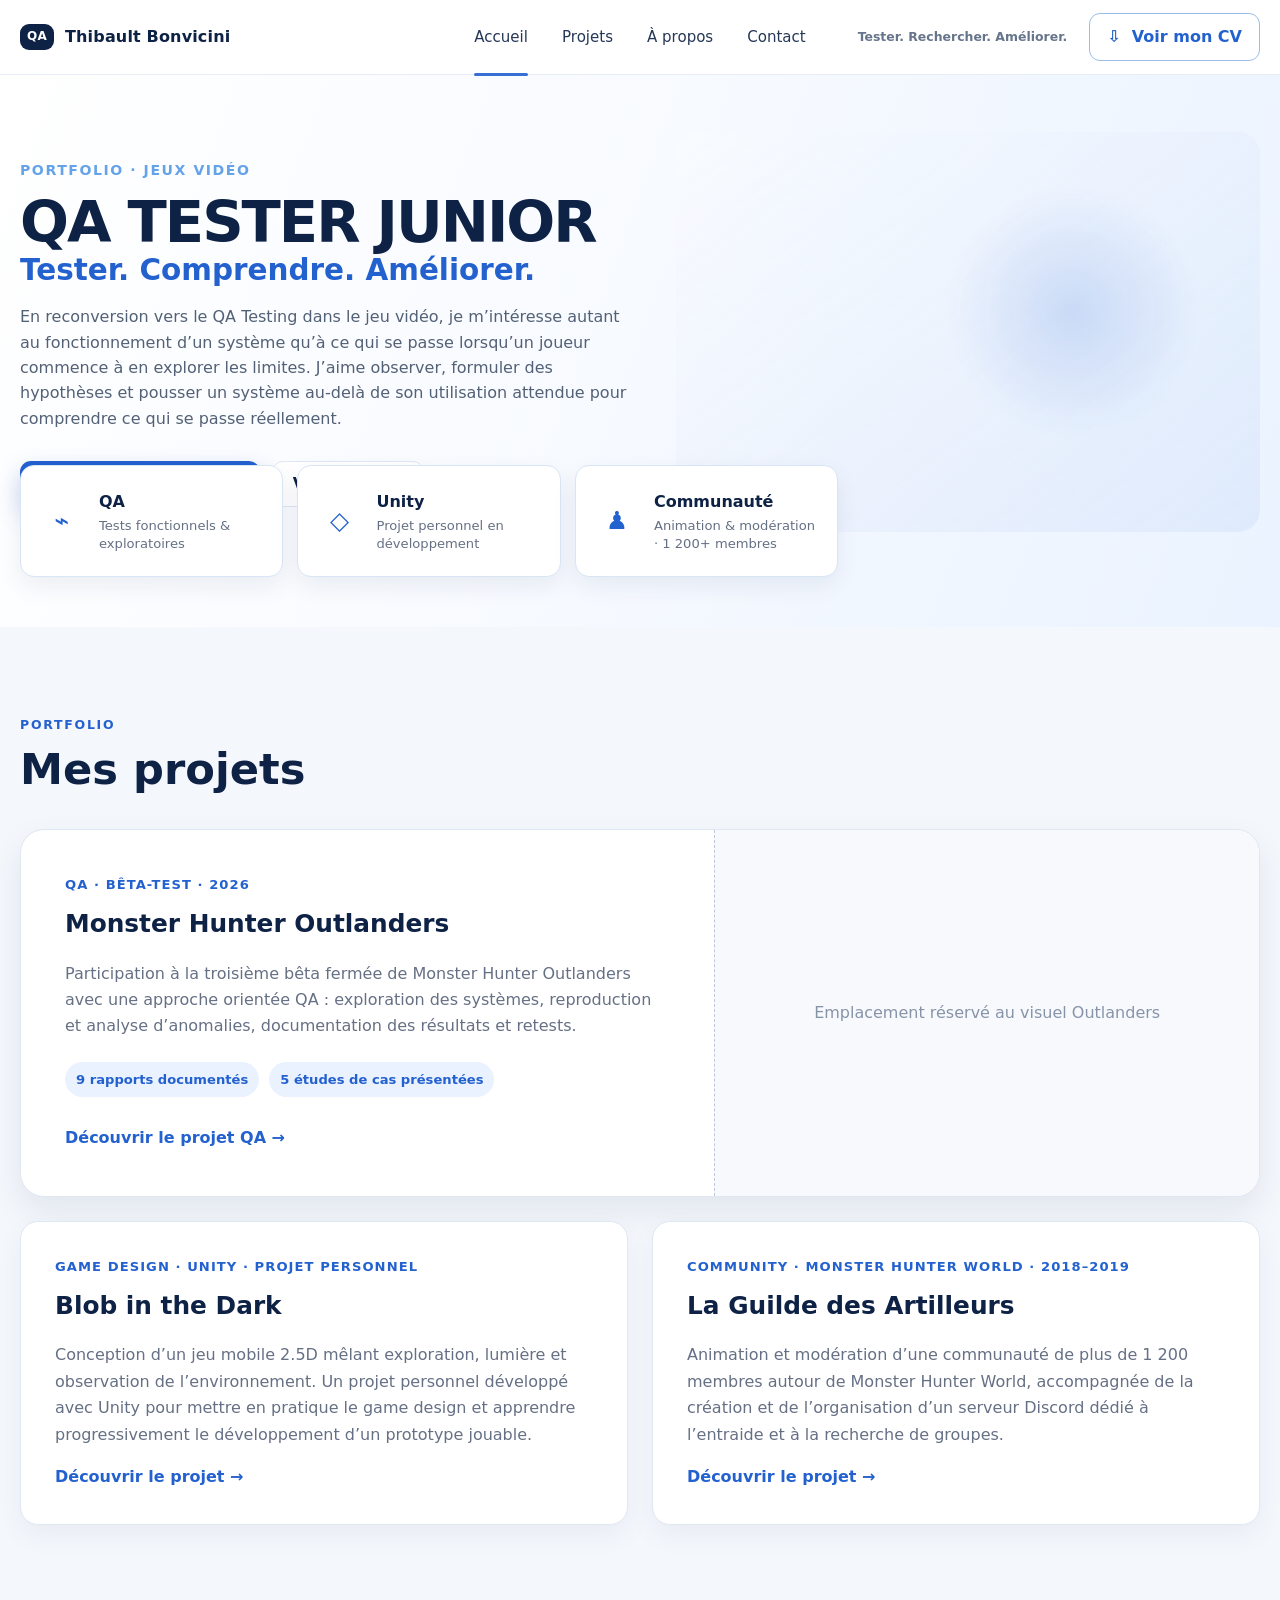
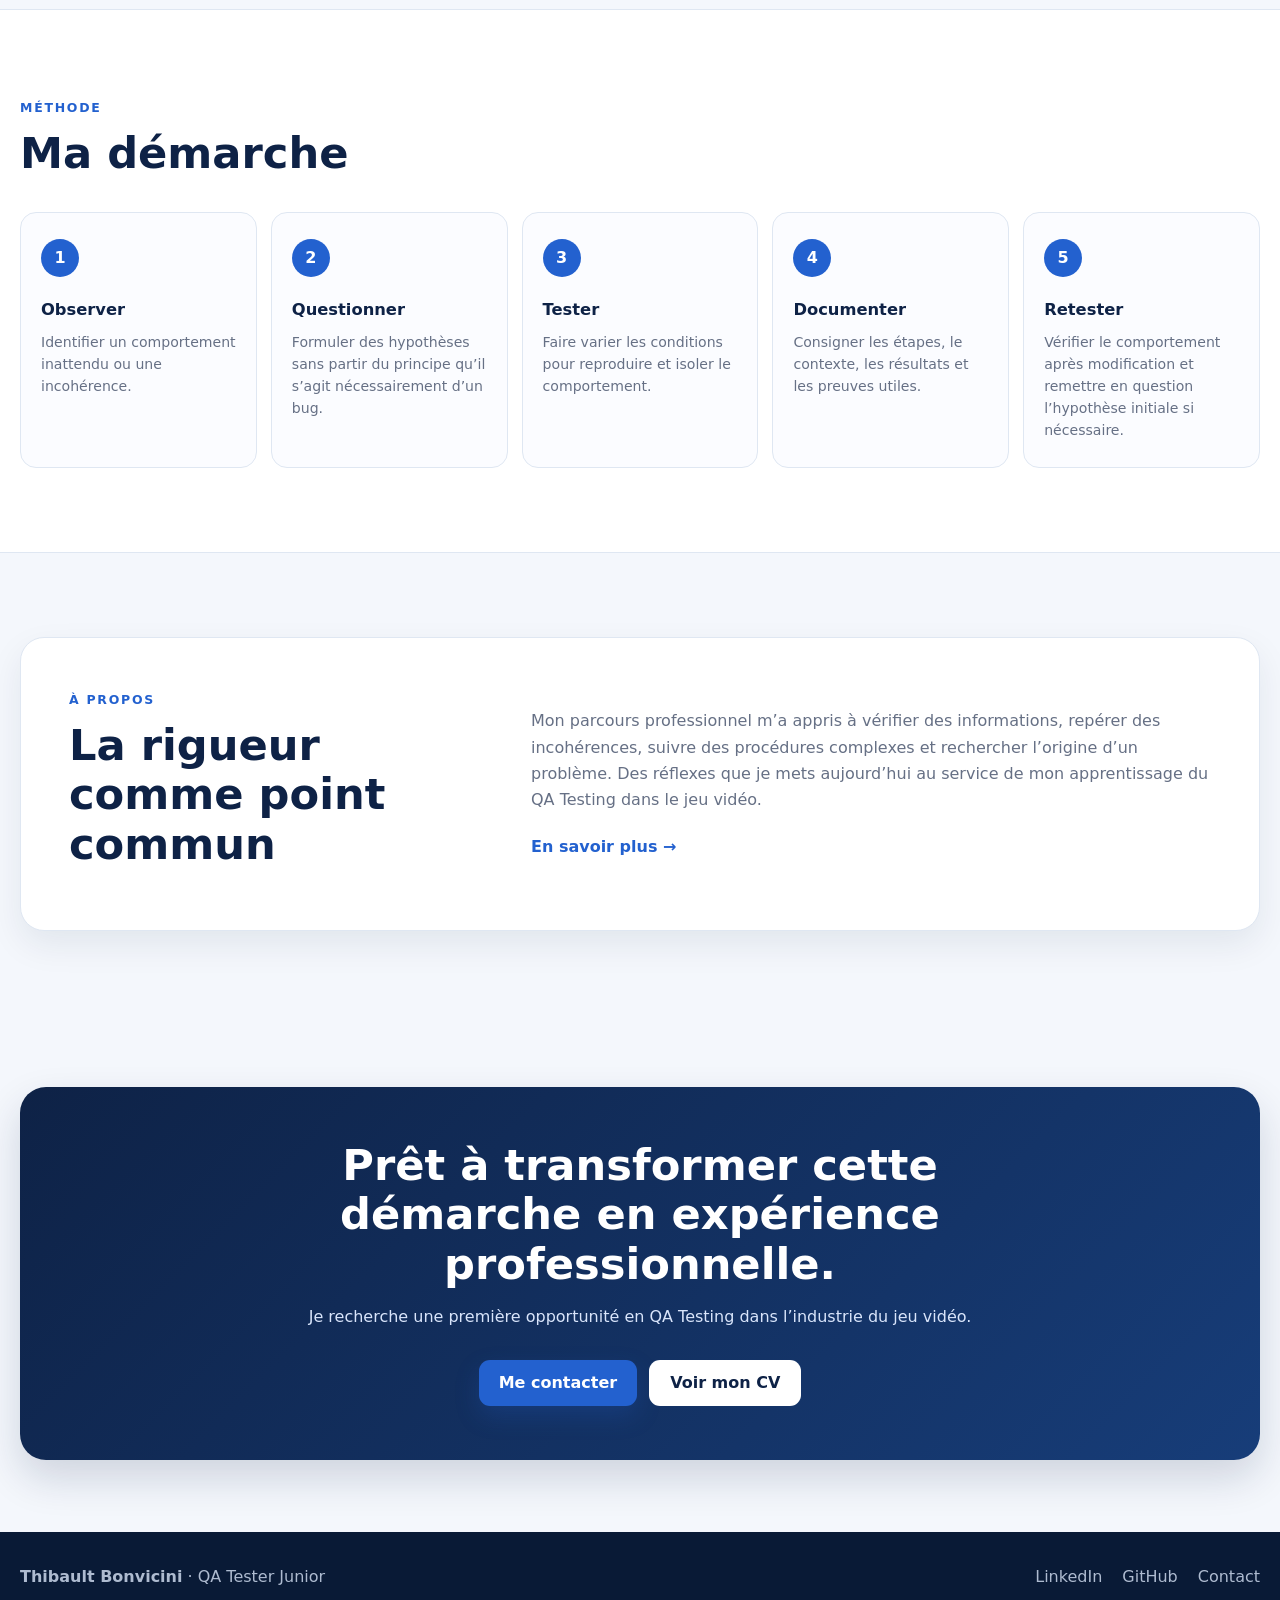
==== index.html @ 30a7223c "Match homepage hero more closely to approved mockup" ====
<!DOCTYPE html>
<html lang="fr">
<head>
  <meta charset="UTF-8">
  <meta name="viewport" content="width=device-width, initial-scale=1.0">
  <meta name="description" content="Portfolio de Thibault Bonvicini, en reconversion vers le QA Testing dans le jeu vidéo.">
  <title>Thibault Bonvicini — QA Tester Junior</title>
  <style>
    :root {
      --bg: #f4f7fc;
      --surface: #ffffff;
      --navy: #0e2246;
      --blue: #2361cf;
      --blue-soft: #eaf1ff;
      --text: #263348;
      --muted: #667085;
      --border: #dfe7f2;
      --shadow: 0 14px 34px rgba(14,34,70,.08);
      --radius: 18px;
      --max: 1240px;
    }
    * { box-sizing: border-box; }
    html { scroll-behavior: smooth; }
    body { margin: 0; font-family: Inter, ui-sans-serif, system-ui, -apple-system, BlinkMacSystemFont, "Segoe UI", sans-serif; color: var(--text); background: var(--bg); line-height: 1.65; }
    a { color: inherit; text-decoration: none; }
    button, a { -webkit-tap-highlight-color: transparent; }
    .container { width: min(calc(100% - 40px), var(--max)); margin: 0 auto; }
    .eyebrow { display:inline-block; color:var(--blue); font-size:.78rem; font-weight:800; letter-spacing:.14em; text-transform:uppercase; }
    .section { padding: 84px 0; }
    .section-title { margin: 8px 0 12px; color:var(--navy); font-size:clamp(1.9rem,4vw,2.7rem); line-height:1.15; }
    .section-lead { margin:0; max-width:720px; color:var(--muted); }
    .nav { position:sticky; top:0; z-index:20; background:rgba(255,255,255,.94); backdrop-filter:blur(12px); color:var(--navy); border-bottom:1px solid #e6edf7; }
    .nav-inner { min-height:74px; display:grid; grid-template-columns:1fr auto 1fr; align-items:center; gap:28px; }
    .brand { display:flex; align-items:center; gap:11px; font-weight:800; letter-spacing:.01em; }
    .brand-mark { width:34px; height:26px; display:grid; place-items:center; border-radius:9px; background:var(--navy); color:#fff; font-size:.75rem; }
    .nav-links { display:flex; align-items:center; gap:34px; font-size:.94rem; }
    .nav-links a { position:relative; opacity:.9; transition:opacity .2s ease; }
    .nav-links a:hover { opacity:1; }
    .nav-links a:first-child::after { content:""; position:absolute; left:0; right:0; bottom:-27px; height:3px; border-radius:3px; background:var(--blue); }
    .nav-side { display:flex; align-items:center; justify-content:flex-end; gap:22px; }
    .nav-tagline { color:#66758b; font-size:.78rem; font-weight:700; }
    .nav-cv { padding:10px 17px; border:1px solid #9bbce9; border-radius:11px; font-weight:800; color:var(--blue); background:#fff; }
    .hero { padding: 42px 0 50px; background:linear-gradient(110deg,#fff 0%,#f7faff 48%,#eaf3ff 100%); }
    .hero-grid { display:grid; grid-template-columns:1.02fr .98fr; gap:48px; align-items:center; min-height:430px; }
    .hero-copy { padding:18px 0; }
    .hero-kicker { color:#65a3e9; font-size:.88rem; font-weight:900; letter-spacing:.11em; text-transform:uppercase; }
    .hero h1 { margin:10px 0 2px; color:var(--navy); font-size:clamp(2.9rem,4.5vw,4.45rem); line-height:1; letter-spacing:-.035em; text-transform:uppercase; }
    .hero-baseline { margin:0 0 16px; color:var(--blue); font-size:clamp(1.45rem,2.3vw,2rem); font-weight:850; line-height:1.2; }
    .hero p { max-width:660px; margin:0; color:#536176; font-size:1rem; line-height:1.58; }
    .hero-actions { display:flex; flex-wrap:wrap; gap:12px; margin-top:30px; }
    .btn { display:inline-flex; align-items:center; justify-content:center; min-height:46px; padding:0 20px; border-radius:11px; font-weight:800; transition:transform .2s ease, box-shadow .2s ease; }
    .btn:hover { transform:translateY(-2px); }
    .btn-primary { background:var(--blue); color:#fff; box-shadow:0 10px 24px rgba(35,97,207,.22); }
    .btn-secondary { background:#fff; color:var(--navy); border:1px solid var(--border); }
    .visual-placeholder { min-height:400px; border-radius:22px; background:radial-gradient(circle at 68% 45%,rgba(35,97,207,.16),transparent 28%), linear-gradient(145deg,rgba(255,255,255,.18),rgba(35,97,207,.06)); }
    .stats { width:66%; margin-top:-82px; position:relative; z-index:3; display:grid; grid-template-columns:repeat(3,1fr); gap:14px; }
    .stat { min-height:112px; padding:22px 20px; display:grid; grid-template-columns:44px 1fr; gap:14px; align-items:center; background:#fff; border:1px solid #d8e5f5; border-radius:14px; box-shadow:0 9px 24px rgba(14,34,70,.07); }
    .stat-icon { width:42px; height:42px; display:grid; place-items:center; color:var(--blue); font-size:1.55rem; font-weight:900; }
    .stat strong { display:block; color:var(--navy); font-size:1rem; margin-bottom:2px; }
    .stat span { display:block; color:var(--muted); font-size:.82rem; line-height:1.35; }
    .projects-head { margin-bottom:34px; }
    .project-featured { display:grid; grid-template-columns:1.12fr .88fr; min-height:360px; overflow:hidden; background:#fff; border:1px solid var(--border); border-radius:24px; box-shadow:var(--shadow); }
    .project-copy { padding:44px; }
    .project-copy h3, .project-card h3 { color:var(--navy); margin:8px 0 10px; font-size:1.55rem; }
    .project-copy p, .project-card p { color:var(--muted); }
    .project-meta { color:var(--blue); font-weight:800; font-size:.82rem; text-transform:uppercase; letter-spacing:.08em; }
    .project-facts { display:flex; flex-wrap:wrap; gap:10px; margin:22px 0 28px; }
    .pill { padding:7px 11px; background:var(--blue-soft); color:var(--blue); border-radius:999px; font-size:.82rem; font-weight:800; }
    .project-visual { display:grid; place-items:center; min-height:260px; padding:30px; color:#8794a8; text-align:center; border-left:1px dashed #bcc8da; background:#f7f9fd; }
    .project-grid { display:grid; grid-template-columns:1fr 1fr; gap:24px; margin-top:24px; }
    .project-card { padding:34px; background:#fff; border:1px solid var(--border); border-radius:var(--radius); box-shadow:0 10px 28px rgba(14,34,70,.05); }
    .text-link { color:var(--blue); font-weight:800; }
    .process { background:#fff; border-top:1px solid var(--border); border-bottom:1px solid var(--border); }
    .process-grid { display:grid; grid-template-columns:repeat(5,1fr); gap:14px; margin-top:34px; }
    .step { position:relative; min-height:205px; padding:26px 20px; border:1px solid var(--border); border-radius:16px; background:#fbfcff; }
    .step-number { width:38px; height:38px; display:grid; place-items:center; border-radius:50%; background:var(--blue); color:#fff; font-weight:900; margin-bottom:20px; }
    .step h3 { margin:0 0 8px; color:var(--navy); font-size:1.02rem; }
    .step p { margin:0; color:var(--muted); font-size:.88rem; line-height:1.55; }
    .about-card { display:grid; grid-template-columns:.75fr 1.25fr; gap:54px; align-items:center; padding:48px; background:#fff; border:1px solid var(--border); border-radius:24px; box-shadow:var(--shadow); }
    .about-card p { color:var(--muted); margin:0 0 20px; }
    .cta { padding:72px 0; }
    .cta-box { padding:54px; text-align:center; color:#fff; background:linear-gradient(135deg,#0e2246,#173d79); border-radius:26px; box-shadow:0 18px 40px rgba(14,34,70,.16); }
    .cta-box h2 { max-width:760px; margin:0 auto 14px; font-size:clamp(1.8rem,4vw,2.7rem); line-height:1.15; }
    .cta-box p { margin:0 auto 26px; max-width:680px; color:#d9e5fb; }
    .cta-box .btn-secondary { border-color:transparent; }
    footer { padding:32px 0; color:#aebbd0; background:#091a36; }
    .footer-inner { display:flex; justify-content:space-between; gap:24px; align-items:center; }
    .footer-links { display:flex; gap:20px; }
    @media (max-width: 850px) {
      .nav-links { display:none; } .nav-tagline { display:none; }
      .hero-grid, .project-featured, .about-card { grid-template-columns:1fr; }
      .hero { padding-top:38px; }
      .visual-placeholder { min-height:250px; }
      .stats { width:100%; margin-top:24px; }
      .project-visual { border-left:0; border-top:1px dashed #bcc8da; }
      .process-grid { grid-template-columns:repeat(2,1fr); }
      .project-grid { grid-template-columns:1fr; }
      .stats { grid-template-columns:1fr; }
      
    }
    @media (max-width: 560px) {
      .container { width:min(calc(100% - 28px),var(--max)); }
      .section { padding:64px 0; }
      .hero h1 { font-size:2.7rem; }
      .nav-inner { grid-template-columns:1fr auto; }
      .nav-side .nav-cv { font-size:.82rem; padding:8px 10px; }
      .brand-mark { display:none; }
      .stats { grid-template-columns:1fr; }
      .project-copy, .project-card, .about-card, .cta-box { padding:28px; }
      .process-grid { grid-template-columns:1fr; }
      .footer-inner { flex-direction:column; align-items:flex-start; }
    }
  </style>
</head>
<body>
  <nav class="nav">
    <div class="container nav-inner">
      <a class="brand" href="#accueil"><span class="brand-mark">QA</span><span>Thibault Bonvicini</span></a>
      <div class="nav-links">
        <a href="#accueil">Accueil</a>
        <a href="#projets">Projets</a>
        <a href="#apropos">À propos</a>
        <a href="#contact">Contact</a>
      </div>
      <div class="nav-side">
        <span class="nav-tagline">Tester. Rechercher. Améliorer.</span>
        <a class="nav-cv" href="#" aria-label="Voir le CV de Thibault Bonvicini">⇩&nbsp;&nbsp;Voir mon CV</a>
      </div>
    </div>
  </nav>

  <header class="hero" id="accueil">
    <div class="container">
      <div class="hero-grid">
        <div class="hero-copy">
          <span class="hero-kicker">Portfolio · Jeux vidéo</span>
          <h1>QA Tester Junior</h1>
          <div class="hero-baseline">Tester. Comprendre. Améliorer.</div>
          <p>En reconversion vers le QA Testing dans le jeu vidéo, je m’intéresse autant au fonctionnement d’un système qu’à ce qui se passe lorsqu’un joueur commence à en explorer les limites. J’aime observer, formuler des hypothèses et pousser un système au-delà de son utilisation attendue pour comprendre ce qui se passe réellement.</p>
          <div class="hero-actions">
            <a class="btn btn-primary" href="#projets">Découvrir mes projets</a>
            <a class="btn btn-secondary" href="#">Voir mon CV</a>
          </div>
        </div>
        <div class="visual-placeholder" aria-hidden="true"></div>
      </div>

      <div class="stats">
        <div class="stat"><div class="stat-icon">⌁</div><div><strong>QA</strong><span>Tests fonctionnels &amp; exploratoires</span></div></div>
        <div class="stat"><div class="stat-icon">◇</div><div><strong>Unity</strong><span>Projet personnel en développement</span></div></div>
        <div class="stat"><div class="stat-icon">♟</div><div><strong>Communauté</strong><span>Animation &amp; modération · 1 200+ membres</span></div></div>
      </div>
    </div>
  </header>

  <main>
    <section class="section" id="projets">
      <div class="container">
        <div class="projects-head">
          <span class="eyebrow">Portfolio</span>
          <h2 class="section-title">Mes projets</h2>
        </div>

        <article class="project-featured">
          <div class="project-copy">
            <div class="project-meta">QA · Bêta-test · 2026</div>
            <h3>Monster Hunter Outlanders</h3>
            <p>Participation à la troisième bêta fermée de Monster Hunter Outlanders avec une approche orientée QA : exploration des systèmes, reproduction et analyse d’anomalies, documentation des résultats et retests.</p>
            <div class="project-facts">
              <span class="pill">9 rapports documentés</span>
              <span class="pill">5 études de cas présentées</span>
            </div>
            <a class="text-link" href="projets/outlanders.html">Découvrir le projet QA →</a>
          </div>
          <div class="project-visual">Emplacement réservé au visuel Outlanders</div>
        </article>

        <div class="project-grid">
          <article class="project-card">
            <div class="project-meta">Game Design · Unity · Projet personnel</div>
            <h3>Blob in the Dark</h3>
            <p>Conception d’un jeu mobile 2.5D mêlant exploration, lumière et observation de l’environnement. Un projet personnel développé avec Unity pour mettre en pratique le game design et apprendre progressivement le développement d’un prototype jouable.</p>
            <a class="text-link" href="#">Découvrir le projet →</a>
          </article>
          <article class="project-card">
            <div class="project-meta">Community · Monster Hunter World · 2018–2019</div>
            <h3>La Guilde des Artilleurs</h3>
            <p>Animation et modération d’une communauté de plus de 1 200 membres autour de Monster Hunter World, accompagnée de la création et de l’organisation d’un serveur Discord dédié à l’entraide et à la recherche de groupes.</p>
            <a class="text-link" href="#">Découvrir le projet →</a>
          </article>
        </div>
      </div>
    </section>

    <section class="section process" id="demarche">
      <div class="container">
        <span class="eyebrow">Méthode</span>
        <h2 class="section-title">Ma démarche</h2>
        <div class="process-grid">
          <article class="step"><div class="step-number">1</div><h3>Observer</h3><p>Identifier un comportement inattendu ou une incohérence.</p></article>
          <article class="step"><div class="step-number">2</div><h3>Questionner</h3><p>Formuler des hypothèses sans partir du principe qu’il s’agit nécessairement d’un bug.</p></article>
          <article class="step"><div class="step-number">3</div><h3>Tester</h3><p>Faire varier les conditions pour reproduire et isoler le comportement.</p></article>
          <article class="step"><div class="step-number">4</div><h3>Documenter</h3><p>Consigner les étapes, le contexte, les résultats et les preuves utiles.</p></article>
          <article class="step"><div class="step-number">5</div><h3>Retester</h3><p>Vérifier le comportement après modification et remettre en question l’hypothèse initiale si nécessaire.</p></article>
        </div>
      </div>
    </section>

    <section class="section" id="apropos">
      <div class="container">
        <div class="about-card">
          <div>
            <span class="eyebrow">À propos</span>
            <h2 class="section-title">La rigueur comme point commun</h2>
          </div>
          <div>
            <p>Mon parcours professionnel m’a appris à vérifier des informations, repérer des incohérences, suivre des procédures complexes et rechercher l’origine d’un problème. Des réflexes que je mets aujourd’hui au service de mon apprentissage du QA Testing dans le jeu vidéo.</p>
            <a class="text-link" href="#">En savoir plus →</a>
          </div>
        </div>
      </div>
    </section>

    <section class="cta" id="contact">
      <div class="container">
        <div class="cta-box">
          <h2>Prêt à transformer cette démarche en expérience professionnelle.</h2>
          <p>Je recherche une première opportunité en QA Testing dans l’industrie du jeu vidéo.</p>
          <div class="hero-actions" style="justify-content:center">
            <a class="btn btn-primary" href="mailto:">Me contacter</a>
            <a class="btn btn-secondary" href="#">Voir mon CV</a>
          </div>
        </div>
      </div>
    </section>
  </main>

  <footer>
    <div class="container footer-inner">
      <div><strong>Thibault Bonvicini</strong> · QA Tester Junior</div>
      <div class="footer-links">
        <a href="#">LinkedIn</a>
        <a href="https://github.com/Thibault-Bonvicini">GitHub</a>
        <a href="#contact">Contact</a>
      </div>
    </div>
  </footer>
</body>
</html>
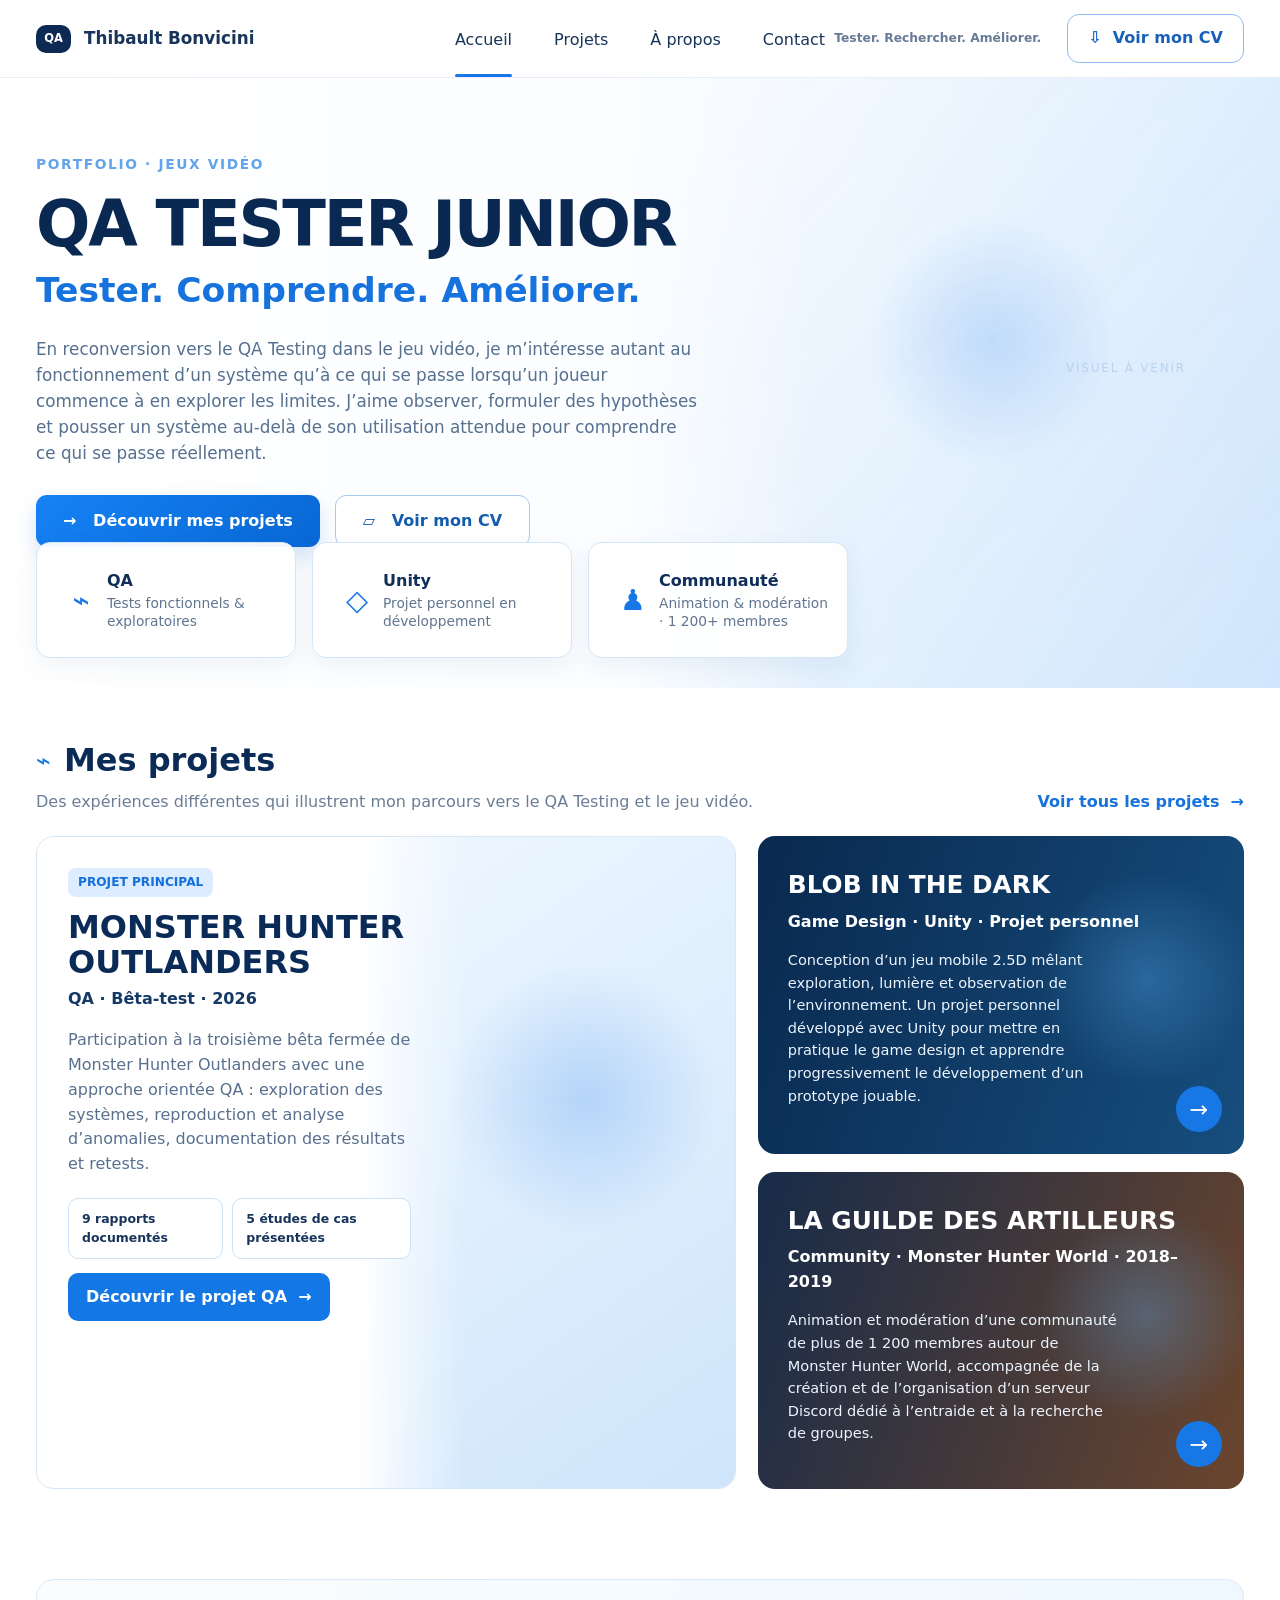
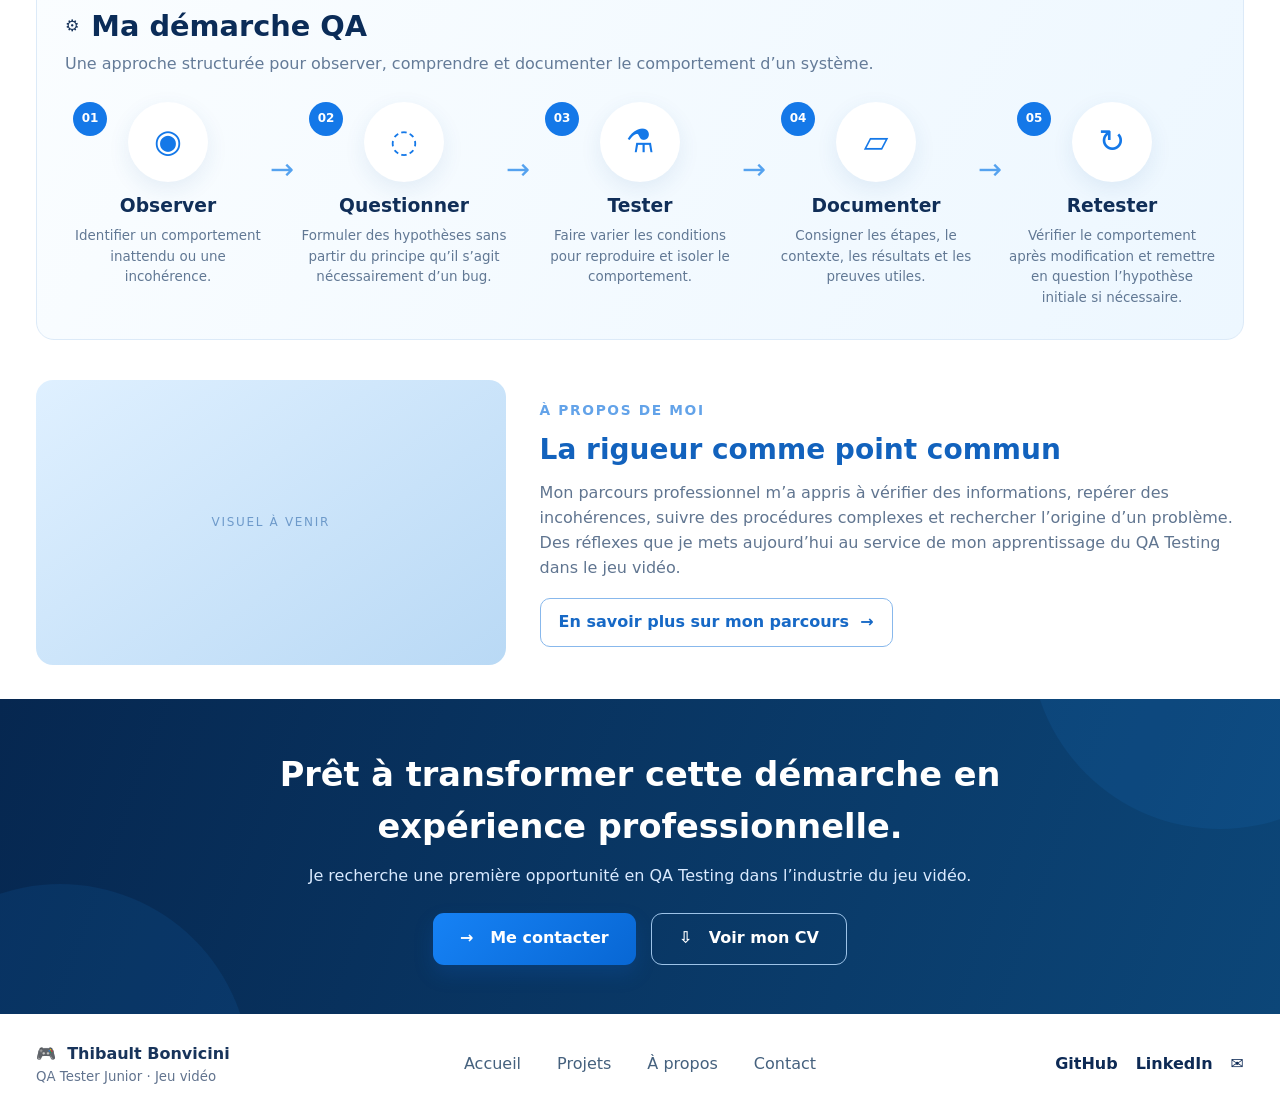
==== commit 7f166ebb: "Rebuild homepage V3 to match approved mockup" ====
--- a/index.html
+++ b/index.html
@@ -1,249 +1,64 @@
 <!DOCTYPE html>
 <html lang="fr">
 <head>
-  <meta charset="UTF-8">
-  <meta name="viewport" content="width=device-width, initial-scale=1.0">
-  <meta name="description" content="Portfolio de Thibault Bonvicini, en reconversion vers le QA Testing dans le jeu vidéo.">
-  <title>Thibault Bonvicini — QA Tester Junior</title>
-  <style>
-    :root {
-      --bg: #f4f7fc;
-      --surface: #ffffff;
-      --navy: #0e2246;
-      --blue: #2361cf;
-      --blue-soft: #eaf1ff;
-      --text: #263348;
-      --muted: #667085;
-      --border: #dfe7f2;
-      --shadow: 0 14px 34px rgba(14,34,70,.08);
-      --radius: 18px;
-      --max: 1240px;
-    }
-    * { box-sizing: border-box; }
-    html { scroll-behavior: smooth; }
-    body { margin: 0; font-family: Inter, ui-sans-serif, system-ui, -apple-system, BlinkMacSystemFont, "Segoe UI", sans-serif; color: var(--text); background: var(--bg); line-height: 1.65; }
-    a { color: inherit; text-decoration: none; }
-    button, a { -webkit-tap-highlight-color: transparent; }
-    .container { width: min(calc(100% - 40px), var(--max)); margin: 0 auto; }
-    .eyebrow { display:inline-block; color:var(--blue); font-size:.78rem; font-weight:800; letter-spacing:.14em; text-transform:uppercase; }
-    .section { padding: 84px 0; }
-    .section-title { margin: 8px 0 12px; color:var(--navy); font-size:clamp(1.9rem,4vw,2.7rem); line-height:1.15; }
-    .section-lead { margin:0; max-width:720px; color:var(--muted); }
-    .nav { position:sticky; top:0; z-index:20; background:rgba(255,255,255,.94); backdrop-filter:blur(12px); color:var(--navy); border-bottom:1px solid #e6edf7; }
-    .nav-inner { min-height:74px; display:grid; grid-template-columns:1fr auto 1fr; align-items:center; gap:28px; }
-    .brand { display:flex; align-items:center; gap:11px; font-weight:800; letter-spacing:.01em; }
-    .brand-mark { width:34px; height:26px; display:grid; place-items:center; border-radius:9px; background:var(--navy); color:#fff; font-size:.75rem; }
-    .nav-links { display:flex; align-items:center; gap:34px; font-size:.94rem; }
-    .nav-links a { position:relative; opacity:.9; transition:opacity .2s ease; }
-    .nav-links a:hover { opacity:1; }
-    .nav-links a:first-child::after { content:""; position:absolute; left:0; right:0; bottom:-27px; height:3px; border-radius:3px; background:var(--blue); }
-    .nav-side { display:flex; align-items:center; justify-content:flex-end; gap:22px; }
-    .nav-tagline { color:#66758b; font-size:.78rem; font-weight:700; }
-    .nav-cv { padding:10px 17px; border:1px solid #9bbce9; border-radius:11px; font-weight:800; color:var(--blue); background:#fff; }
-    .hero { padding: 42px 0 50px; background:linear-gradient(110deg,#fff 0%,#f7faff 48%,#eaf3ff 100%); }
-    .hero-grid { display:grid; grid-template-columns:1.02fr .98fr; gap:48px; align-items:center; min-height:430px; }
-    .hero-copy { padding:18px 0; }
-    .hero-kicker { color:#65a3e9; font-size:.88rem; font-weight:900; letter-spacing:.11em; text-transform:uppercase; }
-    .hero h1 { margin:10px 0 2px; color:var(--navy); font-size:clamp(2.9rem,4.5vw,4.45rem); line-height:1; letter-spacing:-.035em; text-transform:uppercase; }
-    .hero-baseline { margin:0 0 16px; color:var(--blue); font-size:clamp(1.45rem,2.3vw,2rem); font-weight:850; line-height:1.2; }
-    .hero p { max-width:660px; margin:0; color:#536176; font-size:1rem; line-height:1.58; }
-    .hero-actions { display:flex; flex-wrap:wrap; gap:12px; margin-top:30px; }
-    .btn { display:inline-flex; align-items:center; justify-content:center; min-height:46px; padding:0 20px; border-radius:11px; font-weight:800; transition:transform .2s ease, box-shadow .2s ease; }
-    .btn:hover { transform:translateY(-2px); }
-    .btn-primary { background:var(--blue); color:#fff; box-shadow:0 10px 24px rgba(35,97,207,.22); }
-    .btn-secondary { background:#fff; color:var(--navy); border:1px solid var(--border); }
-    .visual-placeholder { min-height:400px; border-radius:22px; background:radial-gradient(circle at 68% 45%,rgba(35,97,207,.16),transparent 28%), linear-gradient(145deg,rgba(255,255,255,.18),rgba(35,97,207,.06)); }
-    .stats { width:66%; margin-top:-82px; position:relative; z-index:3; display:grid; grid-template-columns:repeat(3,1fr); gap:14px; }
-    .stat { min-height:112px; padding:22px 20px; display:grid; grid-template-columns:44px 1fr; gap:14px; align-items:center; background:#fff; border:1px solid #d8e5f5; border-radius:14px; box-shadow:0 9px 24px rgba(14,34,70,.07); }
-    .stat-icon { width:42px; height:42px; display:grid; place-items:center; color:var(--blue); font-size:1.55rem; font-weight:900; }
-    .stat strong { display:block; color:var(--navy); font-size:1rem; margin-bottom:2px; }
-    .stat span { display:block; color:var(--muted); font-size:.82rem; line-height:1.35; }
-    .projects-head { margin-bottom:34px; }
-    .project-featured { display:grid; grid-template-columns:1.12fr .88fr; min-height:360px; overflow:hidden; background:#fff; border:1px solid var(--border); border-radius:24px; box-shadow:var(--shadow); }
-    .project-copy { padding:44px; }
-    .project-copy h3, .project-card h3 { color:var(--navy); margin:8px 0 10px; font-size:1.55rem; }
-    .project-copy p, .project-card p { color:var(--muted); }
-    .project-meta { color:var(--blue); font-weight:800; font-size:.82rem; text-transform:uppercase; letter-spacing:.08em; }
-    .project-facts { display:flex; flex-wrap:wrap; gap:10px; margin:22px 0 28px; }
-    .pill { padding:7px 11px; background:var(--blue-soft); color:var(--blue); border-radius:999px; font-size:.82rem; font-weight:800; }
-    .project-visual { display:grid; place-items:center; min-height:260px; padding:30px; color:#8794a8; text-align:center; border-left:1px dashed #bcc8da; background:#f7f9fd; }
-    .project-grid { display:grid; grid-template-columns:1fr 1fr; gap:24px; margin-top:24px; }
-    .project-card { padding:34px; background:#fff; border:1px solid var(--border); border-radius:var(--radius); box-shadow:0 10px 28px rgba(14,34,70,.05); }
-    .text-link { color:var(--blue); font-weight:800; }
-    .process { background:#fff; border-top:1px solid var(--border); border-bottom:1px solid var(--border); }
-    .process-grid { display:grid; grid-template-columns:repeat(5,1fr); gap:14px; margin-top:34px; }
-    .step { position:relative; min-height:205px; padding:26px 20px; border:1px solid var(--border); border-radius:16px; background:#fbfcff; }
-    .step-number { width:38px; height:38px; display:grid; place-items:center; border-radius:50%; background:var(--blue); color:#fff; font-weight:900; margin-bottom:20px; }
-    .step h3 { margin:0 0 8px; color:var(--navy); font-size:1.02rem; }
-    .step p { margin:0; color:var(--muted); font-size:.88rem; line-height:1.55; }
-    .about-card { display:grid; grid-template-columns:.75fr 1.25fr; gap:54px; align-items:center; padding:48px; background:#fff; border:1px solid var(--border); border-radius:24px; box-shadow:var(--shadow); }
-    .about-card p { color:var(--muted); margin:0 0 20px; }
-    .cta { padding:72px 0; }
-    .cta-box { padding:54px; text-align:center; color:#fff; background:linear-gradient(135deg,#0e2246,#173d79); border-radius:26px; box-shadow:0 18px 40px rgba(14,34,70,.16); }
-    .cta-box h2 { max-width:760px; margin:0 auto 14px; font-size:clamp(1.8rem,4vw,2.7rem); line-height:1.15; }
-    .cta-box p { margin:0 auto 26px; max-width:680px; color:#d9e5fb; }
-    .cta-box .btn-secondary { border-color:transparent; }
-    footer { padding:32px 0; color:#aebbd0; background:#091a36; }
-    .footer-inner { display:flex; justify-content:space-between; gap:24px; align-items:center; }
-    .footer-links { display:flex; gap:20px; }
-    @media (max-width: 850px) {
-      .nav-links { display:none; } .nav-tagline { display:none; }
-      .hero-grid, .project-featured, .about-card { grid-template-columns:1fr; }
-      .hero { padding-top:38px; }
-      .visual-placeholder { min-height:250px; }
-      .stats { width:100%; margin-top:24px; }
-      .project-visual { border-left:0; border-top:1px dashed #bcc8da; }
-      .process-grid { grid-template-columns:repeat(2,1fr); }
-      .project-grid { grid-template-columns:1fr; }
-      .stats { grid-template-columns:1fr; }
-      
-    }
-    @media (max-width: 560px) {
-      .container { width:min(calc(100% - 28px),var(--max)); }
-      .section { padding:64px 0; }
-      .hero h1 { font-size:2.7rem; }
-      .nav-inner { grid-template-columns:1fr auto; }
-      .nav-side .nav-cv { font-size:.82rem; padding:8px 10px; }
-      .brand-mark { display:none; }
-      .stats { grid-template-columns:1fr; }
-      .project-copy, .project-card, .about-card, .cta-box { padding:28px; }
-      .process-grid { grid-template-columns:1fr; }
-      .footer-inner { flex-direction:column; align-items:flex-start; }
-    }
-  </style>
+<meta charset="UTF-8">
+<meta name="viewport" content="width=device-width,initial-scale=1">
+<meta name="description" content="Portfolio de Thibault Bonvicini, en reconversion vers le QA Testing dans le jeu vidéo.">
+<title>Thibault Bonvicini — QA Tester Junior</title>
+<style>
+:root{--navy:#0d2a55;--blue:#1976e9;--pale:#eef6ff;--bg:#f7faff;--text:#18345b;--muted:#61738e;--line:#d8e7f6;--white:#fff;--max:1540px}
+*{box-sizing:border-box}html{scroll-behavior:smooth}body{margin:0;font-family:Inter,ui-sans-serif,system-ui,-apple-system,"Segoe UI",sans-serif;color:var(--text);background:#fff;line-height:1.55}a{text-decoration:none;color:inherit}.wrap{width:min(calc(100% - 72px),var(--max));margin:auto}
+.topbar{height:78px;border-bottom:1px solid #e8eef7;background:rgba(255,255,255,.96);position:sticky;top:0;z-index:10}.topbar .wrap{height:100%;display:grid;grid-template-columns:1fr auto 1fr;align-items:center}.brand{display:flex;align-items:center;gap:13px;font-weight:850;font-size:1.05rem}.logo{width:35px;height:28px;border-radius:10px;background:var(--navy);display:grid;place-items:center;color:#fff;font-size:.72rem}.nav{display:flex;gap:42px}.nav a{padding:27px 0 24px;position:relative}.nav .active:after{content:"";position:absolute;bottom:-1px;left:0;right:0;height:3px;background:var(--blue);border-radius:3px}.topright{display:flex;justify-content:flex-end;align-items:center;gap:26px}.motto{font-size:.77rem;font-weight:700;color:#687b96}.cv{border:1px solid #8ebbf0;border-radius:12px;padding:11px 20px;color:#1761ba;font-weight:800;background:#fff}
+.hero{background:linear-gradient(90deg,#fff 0%,#fbfdff 48%,#eaf5ff 100%);overflow:hidden}.hero .wrap{position:relative;min-height:610px;padding-top:74px}.hero-copy{width:55%;position:relative;z-index:2}.kicker,.section-kicker{color:#63a3e9;font-weight:900;letter-spacing:.12em;text-transform:uppercase;font-size:.86rem}.hero h1{font-size:clamp(3.2rem,5vw,5.35rem);line-height:.98;margin:16px 0 8px;letter-spacing:-.035em;color:#092852;text-transform:uppercase}.baseline{font-size:clamp(1.7rem,2.7vw,2.55rem);font-weight:850;color:#1672dd;margin-bottom:19px}.hero p{max-width:720px;font-size:1.05rem;color:#56708f;margin:0}.actions{display:flex;gap:15px;margin-top:29px}.btn{min-height:52px;padding:0 27px;border-radius:11px;display:inline-flex;align-items:center;gap:12px;font-weight:850}.primary{background:linear-gradient(135deg,#1682f5,#0867d4);color:#fff;box-shadow:0 9px 20px rgba(19,108,215,.18)}.secondary{background:#fff;border:1px solid #a9c9ec;color:#145cae}
+.hero-art{position:absolute;right:-4%;top:0;width:55%;height:100%;background:radial-gradient(circle at 55% 43%,rgba(25,118,233,.18),transparent 25%),linear-gradient(135deg,rgba(255,255,255,.2),rgba(71,151,235,.16));mask-image:linear-gradient(to right,transparent 0,#000 28%);-webkit-mask-image:linear-gradient(to right,transparent 0,#000 28%)}
+.hero-art:after{content:"VISUEL À VENIR";position:absolute;right:16%;top:46%;font-size:.75rem;letter-spacing:.15em;color:#8bb3df;opacity:.45}
+.stats{position:absolute;z-index:3;left:0;bottom:30px;display:grid;grid-template-columns:repeat(3,260px);gap:16px}.stat{height:116px;border:1px solid #d4e6f7;border-radius:14px;background:rgba(255,255,255,.95);display:grid;grid-template-columns:52px 1fr;align-items:center;padding:18px;box-shadow:0 8px 24px rgba(30,78,130,.07)}.ico{font-size:1.8rem;color:#1677e5;text-align:center}.stat strong{display:block;color:#102e58}.stat span{display:block;color:#607590;font-size:.86rem;line-height:1.35}
+.projects{padding:48px 0 62px;background:#fff}.section-head{display:flex;justify-content:space-between;align-items:flex-end;margin-bottom:22px}.section-title-line{display:flex;align-items:center;gap:13px}.section-title-line .bigico{color:#1677e5;font-size:1.55rem}.section-head h2{margin:0;color:#0b2b57;font-size:2rem}.section-sub{margin:4px 0 0;color:#6a7d96}.all-projects{color:#1672dd;font-weight:800}
+.projects-grid{display:grid;grid-template-columns:1.18fr .82fr;gap:22px}.outlanders{min-height:430px;border:1px solid var(--line);border-radius:18px;overflow:hidden;position:relative;background:linear-gradient(90deg,#fff 0%,#fff 48%,#e9f4ff 100%)}.outlanders .project-copy{position:relative;z-index:2;width:58%;padding:31px}.project-badge{display:inline-block;background:#ddecff;color:#1370dc;border-radius:8px;padding:5px 10px;font-size:.76rem;font-weight:900}.outlanders h3{font-size:2rem;line-height:1.08;margin:13px 0 8px;text-transform:uppercase;color:#0a2b57}.meta{font-weight:800;color:#153965}.outlanders p{color:#58708e}.fake-art{position:absolute;right:0;top:0;width:54%;height:100%;background:radial-gradient(circle at 60% 40%,rgba(25,118,233,.22),transparent 30%),linear-gradient(145deg,#eef7ff,#cfe5fb);mask-image:linear-gradient(to right,transparent,#000 28%);-webkit-mask-image:linear-gradient(to right,transparent,#000 28%)}.mini-facts{display:flex;gap:9px;margin:21px 0 14px}.fact{border:1px solid #cce1f6;border-radius:10px;background:#fff;padding:10px 13px;font-size:.78rem;font-weight:800}.project-btn{display:inline-flex;background:#1477e6;color:#fff;padding:12px 18px;border-radius:10px;font-weight:850}
+.side-projects{display:grid;grid-template-rows:1fr 1fr;gap:18px}.side-card{min-height:205px;border-radius:17px;overflow:hidden;position:relative;padding:30px;color:#fff;background:linear-gradient(110deg,#09294f,#164e7e)}.side-card:nth-child(2){background:linear-gradient(110deg,#172b49,#6b452d)}.side-card:after{content:"";position:absolute;inset:0;background:radial-gradient(circle at 80% 45%,rgba(96,184,255,.3),transparent 25%)}.side-card>*{position:relative;z-index:2}.side-card h3{font-size:1.55rem;margin:0 0 5px;text-transform:uppercase}.side-card .meta{color:#fff}.side-card p{max-width:78%;font-size:.91rem;color:#edf5ff}.circle-arrow{position:absolute;right:22px;bottom:22px!important;width:46px;height:46px;border-radius:50%;display:grid;place-items:center;background:#1677e5;font-size:1.4rem}
+.process{padding:28px 0 40px;background:#fff}.process-panel{border:1px solid #dceaf8;border-radius:18px;padding:24px 28px 30px;background:linear-gradient(120deg,#fafdff,#edf7ff)}.process-title{display:flex;gap:12px;align-items:center}.process-title h2{margin:0;font-size:1.8rem;color:#0b2c58}.process-panel>p{margin:3px 0 25px;color:#647b98}.steps{display:grid;grid-template-columns:repeat(5,1fr);gap:30px}.step{text-align:center;position:relative}.step:not(:last-child):after{content:"→";position:absolute;right:-23px;top:45px;color:#55a2ef;font-size:1.8rem}.step-num{position:absolute;left:8px;top:0;width:34px;height:34px;border-radius:50%;display:grid;place-items:center;background:#1478e8;color:#fff;font-size:.75rem;font-weight:900}.step-icon{width:80px;height:80px;border-radius:50%;margin:0 auto 9px;background:#fff;display:grid;place-items:center;color:#1478e8;font-size:2rem;box-shadow:0 7px 22px rgba(31,92,151,.09)}.step h3{margin:0 0 6px;color:#102e58}.step p{margin:0;color:#617894;font-size:.84rem}
+.about{padding:0 0 34px;background:#fff}.about-grid{display:grid;grid-template-columns:.8fr 1.2fr;gap:34px;align-items:center}.about-art{height:285px;border-radius:17px;background:linear-gradient(145deg,#dff0ff,#b9d9f5);position:relative;overflow:hidden}.about-art:after{content:"VISUEL À VENIR";position:absolute;inset:0;display:grid;place-items:center;color:#6e9aca;font-size:.75rem;letter-spacing:.14em}.about-copy h2{font-size:1.75rem;margin:5px 0 10px;color:#1262bd}.about-copy p{color:#607590;margin:0 0 18px}.more{display:inline-flex;border:1px solid #88b8ec;border-radius:10px;padding:11px 18px;color:#1769c6;font-weight:800}
+.cta{min-height:315px;background:linear-gradient(110deg,#062750,#0c4678);color:#fff;display:grid;place-items:center;text-align:center;position:relative;overflow:hidden}.cta:before,.cta:after{content:"";position:absolute;width:380px;height:380px;border-radius:50%;background:rgba(31,137,235,.1)}.cta:before{left:-130px;bottom:-250px}.cta:after{right:-130px;top:-250px}.cta-inner{position:relative;z-index:2}.cta h2{font-size:2.1rem;max-width:760px;margin:0 auto 11px}.cta p{color:#d9eaff;margin:0 0 24px}.cta .actions{justify-content:center;margin-top:0}.cta .secondary{background:transparent;color:#fff;border-color:#9dc3e8}
+footer{background:#fff;padding:28px 0}.footer-grid{display:grid;grid-template-columns:1fr auto 1fr;align-items:center}.footer-brand small{display:block;color:#61738e}.footer-nav{display:flex;gap:36px;color:#45617e}.social{display:flex;justify-content:flex-end;gap:18px;font-weight:900;color:#0d2a55}
+@media(max-width:980px){.topbar .wrap{grid-template-columns:1fr auto}.nav,.motto{display:none}.hero .wrap{min-height:auto;padding:55px 0}.hero-copy{width:100%}.hero-art{opacity:.35;width:75%}.stats{position:relative;bottom:auto;margin-top:35px;grid-template-columns:1fr}.projects-grid,.about-grid{grid-template-columns:1fr}.steps{grid-template-columns:1fr 1fr}.step:after{display:none}.footer-grid{grid-template-columns:1fr;gap:20px}.footer-nav,.social{justify-content:flex-start}.outlanders .project-copy{width:75%}}
+@media(max-width:600px){.wrap{width:min(calc(100% - 28px),var(--max))}.topright .cv{font-size:.78rem;padding:9px}.hero h1{font-size:2.65rem}.baseline{font-size:1.55rem}.hero-art{display:none}.projects{padding-top:35px}.section-head{align-items:flex-start;gap:14px}.all-projects{font-size:.82rem}.projects-grid{display:block}.outlanders{margin-bottom:18px}.outlanders .project-copy{width:100%;padding:24px}.fake-art{opacity:.18;width:100%}.side-projects{display:grid}.steps{grid-template-columns:1fr}.about-art{height:210px}.cta{padding:45px 18px}.cta h2{font-size:1.65rem}.footer-nav{gap:18px;flex-wrap:wrap}}
+</style>
 </head>
 <body>
-  <nav class="nav">
-    <div class="container nav-inner">
-      <a class="brand" href="#accueil"><span class="brand-mark">QA</span><span>Thibault Bonvicini</span></a>
-      <div class="nav-links">
-        <a href="#accueil">Accueil</a>
-        <a href="#projets">Projets</a>
-        <a href="#apropos">À propos</a>
-        <a href="#contact">Contact</a>
-      </div>
-      <div class="nav-side">
-        <span class="nav-tagline">Tester. Rechercher. Améliorer.</span>
-        <a class="nav-cv" href="#" aria-label="Voir le CV de Thibault Bonvicini">⇩&nbsp;&nbsp;Voir mon CV</a>
-      </div>
-    </div>
-  </nav>
+<header class="topbar"><div class="wrap">
+<a class="brand" href="index.html"><span class="logo">QA</span>Thibault Bonvicini</a>
+<nav class="nav"><a class="active" href="index.html">Accueil</a><a href="#projets">Projets</a><a href="#apropos">À propos</a><a href="#contact">Contact</a></nav>
+<div class="topright"><span class="motto">Tester. Rechercher. Améliorer.</span><a class="cv" href="#">⇩&nbsp; Voir mon CV</a></div>
+</div></header>
 
-  <header class="hero" id="accueil">
-    <div class="container">
-      <div class="hero-grid">
-        <div class="hero-copy">
-          <span class="hero-kicker">Portfolio · Jeux vidéo</span>
-          <h1>QA Tester Junior</h1>
-          <div class="hero-baseline">Tester. Comprendre. Améliorer.</div>
-          <p>En reconversion vers le QA Testing dans le jeu vidéo, je m’intéresse autant au fonctionnement d’un système qu’à ce qui se passe lorsqu’un joueur commence à en explorer les limites. J’aime observer, formuler des hypothèses et pousser un système au-delà de son utilisation attendue pour comprendre ce qui se passe réellement.</p>
-          <div class="hero-actions">
-            <a class="btn btn-primary" href="#projets">Découvrir mes projets</a>
-            <a class="btn btn-secondary" href="#">Voir mon CV</a>
-          </div>
-        </div>
-        <div class="visual-placeholder" aria-hidden="true"></div>
-      </div>
+<section class="hero"><div class="wrap">
+<div class="hero-art"></div>
+<div class="hero-copy"><span class="kicker">Portfolio · Jeux vidéo</span><h1>QA Tester Junior</h1><div class="baseline">Tester. Comprendre. Améliorer.</div>
+<p>En reconversion vers le QA Testing dans le jeu vidéo, je m’intéresse autant au fonctionnement d’un système qu’à ce qui se passe lorsqu’un joueur commence à en explorer les limites. J’aime observer, formuler des hypothèses et pousser un système au-delà de son utilisation attendue pour comprendre ce qui se passe réellement.</p>
+<div class="actions"><a class="btn primary" href="#projets">→ &nbsp; Découvrir mes projets</a><a class="btn secondary" href="#">▱ &nbsp; Voir mon CV</a></div></div>
+<div class="stats"><div class="stat"><div class="ico">⌁</div><div><strong>QA</strong><span>Tests fonctionnels &amp; exploratoires</span></div></div><div class="stat"><div class="ico">◇</div><div><strong>Unity</strong><span>Projet personnel en développement</span></div></div><div class="stat"><div class="ico">♟</div><div><strong>Communauté</strong><span>Animation &amp; modération · 1 200+ membres</span></div></div></div>
+</div></section>
 
-      <div class="stats">
-        <div class="stat"><div class="stat-icon">⌁</div><div><strong>QA</strong><span>Tests fonctionnels &amp; exploratoires</span></div></div>
-        <div class="stat"><div class="stat-icon">◇</div><div><strong>Unity</strong><span>Projet personnel en développement</span></div></div>
-        <div class="stat"><div class="stat-icon">♟</div><div><strong>Communauté</strong><span>Animation &amp; modération · 1 200+ membres</span></div></div>
-      </div>
-    </div>
-  </header>
+<main>
+<section class="projects" id="projets"><div class="wrap">
+<div class="section-head"><div><div class="section-title-line"><span class="bigico">⌁</span><h2>Mes projets</h2></div><p class="section-sub">Des expériences différentes qui illustrent mon parcours vers le QA Testing et le jeu vidéo.</p></div><a class="all-projects" href="#projets">Voir tous les projets &nbsp;→</a></div>
+<div class="projects-grid">
+<article class="outlanders"><div class="fake-art"></div><div class="project-copy"><span class="project-badge">PROJET PRINCIPAL</span><h3>Monster Hunter<br>Outlanders</h3><div class="meta">QA · Bêta-test · 2026</div><p>Participation à la troisième bêta fermée de Monster Hunter Outlanders avec une approche orientée QA : exploration des systèmes, reproduction et analyse d’anomalies, documentation des résultats et retests.</p><div class="mini-facts"><span class="fact">9 rapports documentés</span><span class="fact">5 études de cas présentées</span></div><a class="project-btn" href="projets/outlanders.html">Découvrir le projet QA &nbsp;→</a></div></article>
+<div class="side-projects"><article class="side-card"><h3>Blob in the Dark</h3><div class="meta">Game Design · Unity · Projet personnel</div><p>Conception d’un jeu mobile 2.5D mêlant exploration, lumière et observation de l’environnement. Un projet personnel développé avec Unity pour mettre en pratique le game design et apprendre progressivement le développement d’un prototype jouable.</p><a class="circle-arrow" href="#">→</a></article>
+<article class="side-card"><h3>La Guilde des Artilleurs</h3><div class="meta">Community · Monster Hunter World · 2018–2019</div><p>Animation et modération d’une communauté de plus de 1 200 membres autour de Monster Hunter World, accompagnée de la création et de l’organisation d’un serveur Discord dédié à l’entraide et à la recherche de groupes.</p><a class="circle-arrow" href="#">→</a></article></div>
+</div></div></section>
 
-  <main>
-    <section class="section" id="projets">
-      <div class="container">
-        <div class="projects-head">
-          <span class="eyebrow">Portfolio</span>
-          <h2 class="section-title">Mes projets</h2>
-        </div>
+<section class="process"><div class="wrap"><div class="process-panel"><div class="process-title"><span class="bigico">⚙</span><h2>Ma démarche QA</h2></div><p>Une approche structurée pour observer, comprendre et documenter le comportement d’un système.</p><div class="steps">
+<div class="step"><span class="step-num">01</span><div class="step-icon">◉</div><h3>Observer</h3><p>Identifier un comportement inattendu ou une incohérence.</p></div>
+<div class="step"><span class="step-num">02</span><div class="step-icon">◌</div><h3>Questionner</h3><p>Formuler des hypothèses sans partir du principe qu’il s’agit nécessairement d’un bug.</p></div>
+<div class="step"><span class="step-num">03</span><div class="step-icon">⚗</div><h3>Tester</h3><p>Faire varier les conditions pour reproduire et isoler le comportement.</p></div>
+<div class="step"><span class="step-num">04</span><div class="step-icon">▱</div><h3>Documenter</h3><p>Consigner les étapes, le contexte, les résultats et les preuves utiles.</p></div>
+<div class="step"><span class="step-num">05</span><div class="step-icon">↻</div><h3>Retester</h3><p>Vérifier le comportement après modification et remettre en question l’hypothèse initiale si nécessaire.</p></div>
+</div></div></div></section>
 
-        <article class="project-featured">
-          <div class="project-copy">
-            <div class="project-meta">QA · Bêta-test · 2026</div>
-            <h3>Monster Hunter Outlanders</h3>
-            <p>Participation à la troisième bêta fermée de Monster Hunter Outlanders avec une approche orientée QA : exploration des systèmes, reproduction et analyse d’anomalies, documentation des résultats et retests.</p>
-            <div class="project-facts">
-              <span class="pill">9 rapports documentés</span>
-              <span class="pill">5 études de cas présentées</span>
-            </div>
-            <a class="text-link" href="projets/outlanders.html">Découvrir le projet QA →</a>
-          </div>
-          <div class="project-visual">Emplacement réservé au visuel Outlanders</div>
-        </article>
+<section class="about" id="apropos"><div class="wrap"><div class="about-grid"><div class="about-art"></div><div class="about-copy"><span class="section-kicker">À propos de moi</span><h2>La rigueur comme point commun</h2><p>Mon parcours professionnel m’a appris à vérifier des informations, repérer des incohérences, suivre des procédures complexes et rechercher l’origine d’un problème. Des réflexes que je mets aujourd’hui au service de mon apprentissage du QA Testing dans le jeu vidéo.</p><a class="more" href="#">En savoir plus sur mon parcours &nbsp;→</a></div></div></div></section>
 
-        <div class="project-grid">
-          <article class="project-card">
-            <div class="project-meta">Game Design · Unity · Projet personnel</div>
-            <h3>Blob in the Dark</h3>
-            <p>Conception d’un jeu mobile 2.5D mêlant exploration, lumière et observation de l’environnement. Un projet personnel développé avec Unity pour mettre en pratique le game design et apprendre progressivement le développement d’un prototype jouable.</p>
-            <a class="text-link" href="#">Découvrir le projet →</a>
-          </article>
-          <article class="project-card">
-            <div class="project-meta">Community · Monster Hunter World · 2018–2019</div>
-            <h3>La Guilde des Artilleurs</h3>
-            <p>Animation et modération d’une communauté de plus de 1 200 membres autour de Monster Hunter World, accompagnée de la création et de l’organisation d’un serveur Discord dédié à l’entraide et à la recherche de groupes.</p>
-            <a class="text-link" href="#">Découvrir le projet →</a>
-          </article>
-        </div>
-      </div>
-    </section>
-
-    <section class="section process" id="demarche">
-      <div class="container">
-        <span class="eyebrow">Méthode</span>
-        <h2 class="section-title">Ma démarche</h2>
-        <div class="process-grid">
-          <article class="step"><div class="step-number">1</div><h3>Observer</h3><p>Identifier un comportement inattendu ou une incohérence.</p></article>
-          <article class="step"><div class="step-number">2</div><h3>Questionner</h3><p>Formuler des hypothèses sans partir du principe qu’il s’agit nécessairement d’un bug.</p></article>
-          <article class="step"><div class="step-number">3</div><h3>Tester</h3><p>Faire varier les conditions pour reproduire et isoler le comportement.</p></article>
-          <article class="step"><div class="step-number">4</div><h3>Documenter</h3><p>Consigner les étapes, le contexte, les résultats et les preuves utiles.</p></article>
-          <article class="step"><div class="step-number">5</div><h3>Retester</h3><p>Vérifier le comportement après modification et remettre en question l’hypothèse initiale si nécessaire.</p></article>
-        </div>
-      </div>
-    </section>
-
-    <section class="section" id="apropos">
-      <div class="container">
-        <div class="about-card">
-          <div>
-            <span class="eyebrow">À propos</span>
-            <h2 class="section-title">La rigueur comme point commun</h2>
-          </div>
-          <div>
-            <p>Mon parcours professionnel m’a appris à vérifier des informations, repérer des incohérences, suivre des procédures complexes et rechercher l’origine d’un problème. Des réflexes que je mets aujourd’hui au service de mon apprentissage du QA Testing dans le jeu vidéo.</p>
-            <a class="text-link" href="#">En savoir plus →</a>
-          </div>
-        </div>
-      </div>
-    </section>
-
-    <section class="cta" id="contact">
-      <div class="container">
-        <div class="cta-box">
-          <h2>Prêt à transformer cette démarche en expérience professionnelle.</h2>
-          <p>Je recherche une première opportunité en QA Testing dans l’industrie du jeu vidéo.</p>
-          <div class="hero-actions" style="justify-content:center">
-            <a class="btn btn-primary" href="mailto:">Me contacter</a>
-            <a class="btn btn-secondary" href="#">Voir mon CV</a>
-          </div>
-        </div>
-      </div>
-    </section>
-  </main>
-
-  <footer>
-    <div class="container footer-inner">
-      <div><strong>Thibault Bonvicini</strong> · QA Tester Junior</div>
-      <div class="footer-links">
-        <a href="#">LinkedIn</a>
-        <a href="https://github.com/Thibault-Bonvicini">GitHub</a>
-        <a href="#contact">Contact</a>
-      </div>
-    </div>
-  </footer>
-</body>
-</html>+<section class="cta" id="contact"><div class="cta-inner"><h2>Prêt à transformer cette démarche en expérience professionnelle.</h2><p>Je recherche une première opportunité en QA Testing dans l’industrie du jeu vidéo.</p><div class="actions"><a class="btn primary" href="mailto:">→ &nbsp; Me contacter</a><a class="btn secondary" href="#">⇩ &nbsp; Voir mon CV</a></div></div></section>
+</main>
+<footer><div class="wrap footer-grid"><div class="footer-brand"><strong>🎮 &nbsp;Thibault Bonvicini</strong><small>QA Tester Junior · Jeu vidéo</small></div><div class="footer-nav"><a href="index.html">Accueil</a><a href="#projets">Projets</a><a href="#apropos">À propos</a><a href="#contact">Contact</a></div><div class="social"><a href="https://github.com/Thibault-Bonvicini">GitHub</a><a href="#">LinkedIn</a><a href="mailto:">✉</a></div></div></footer>
+</body></html>
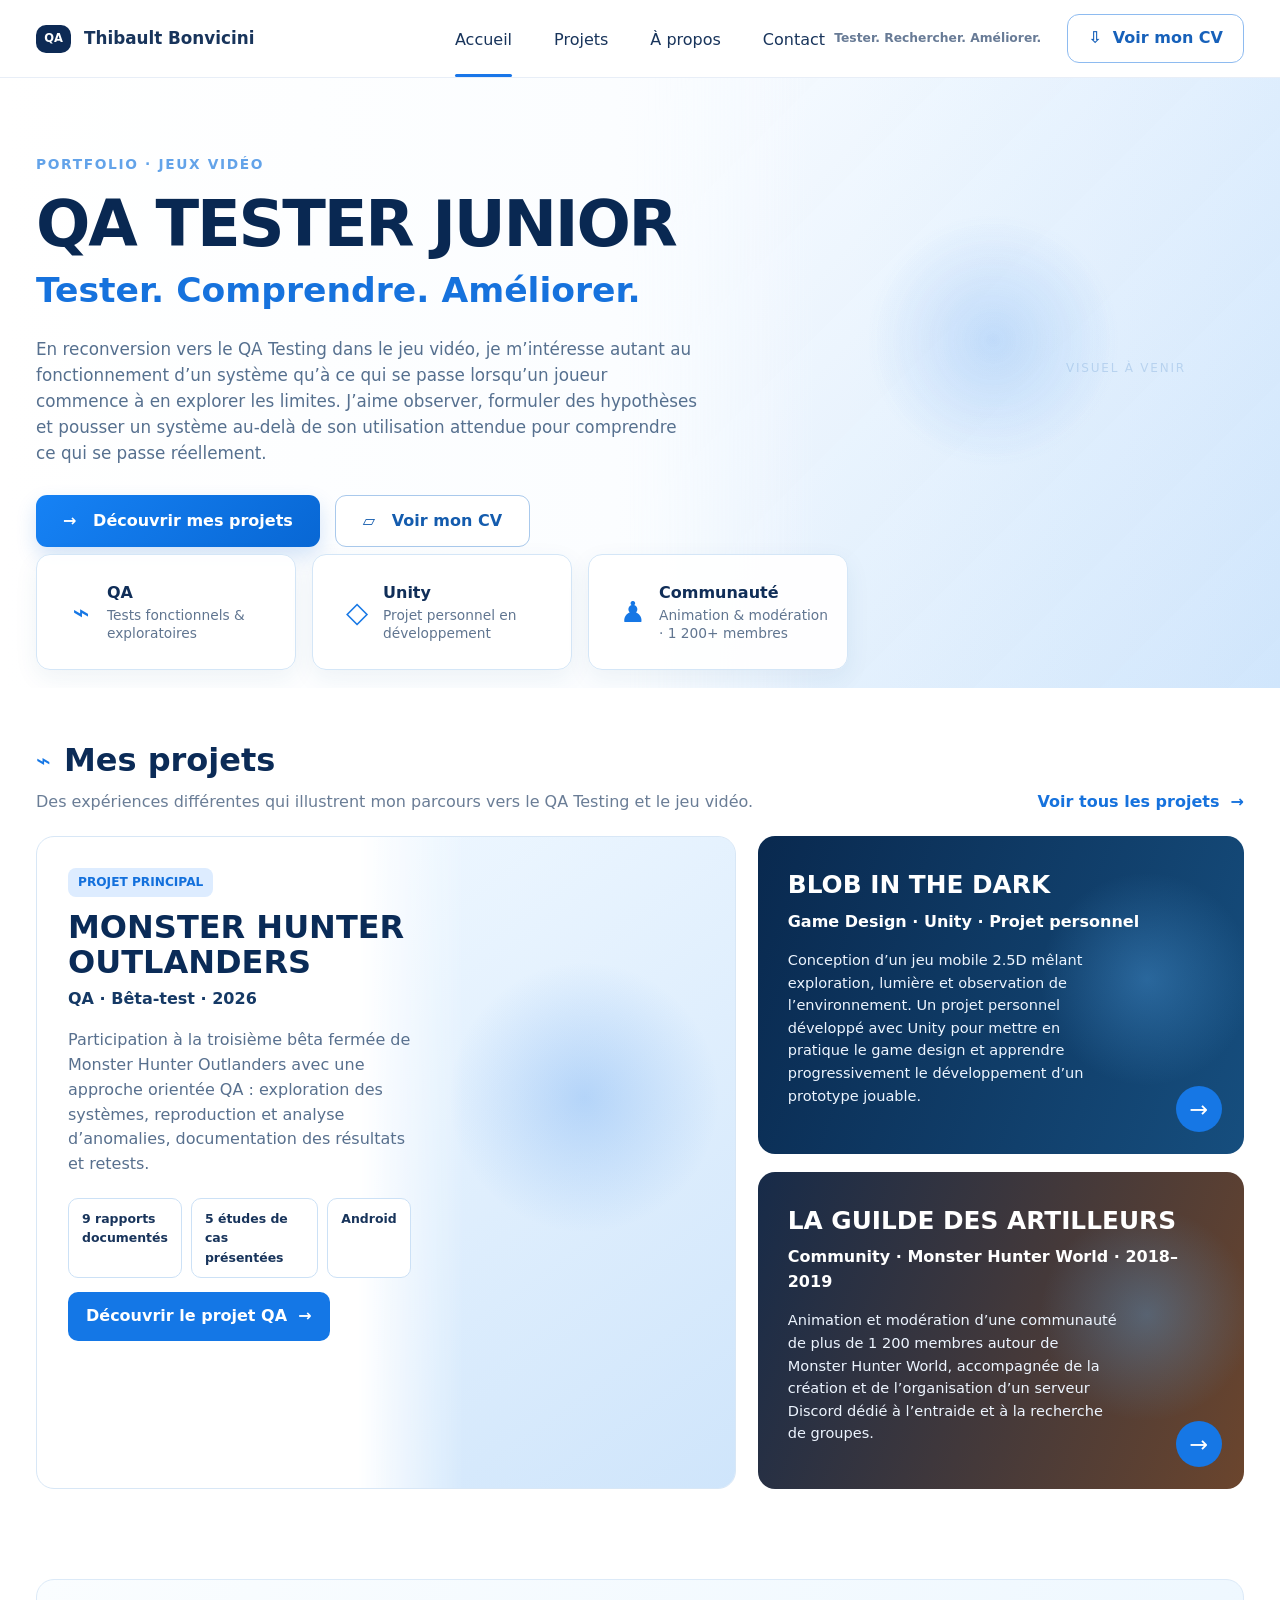
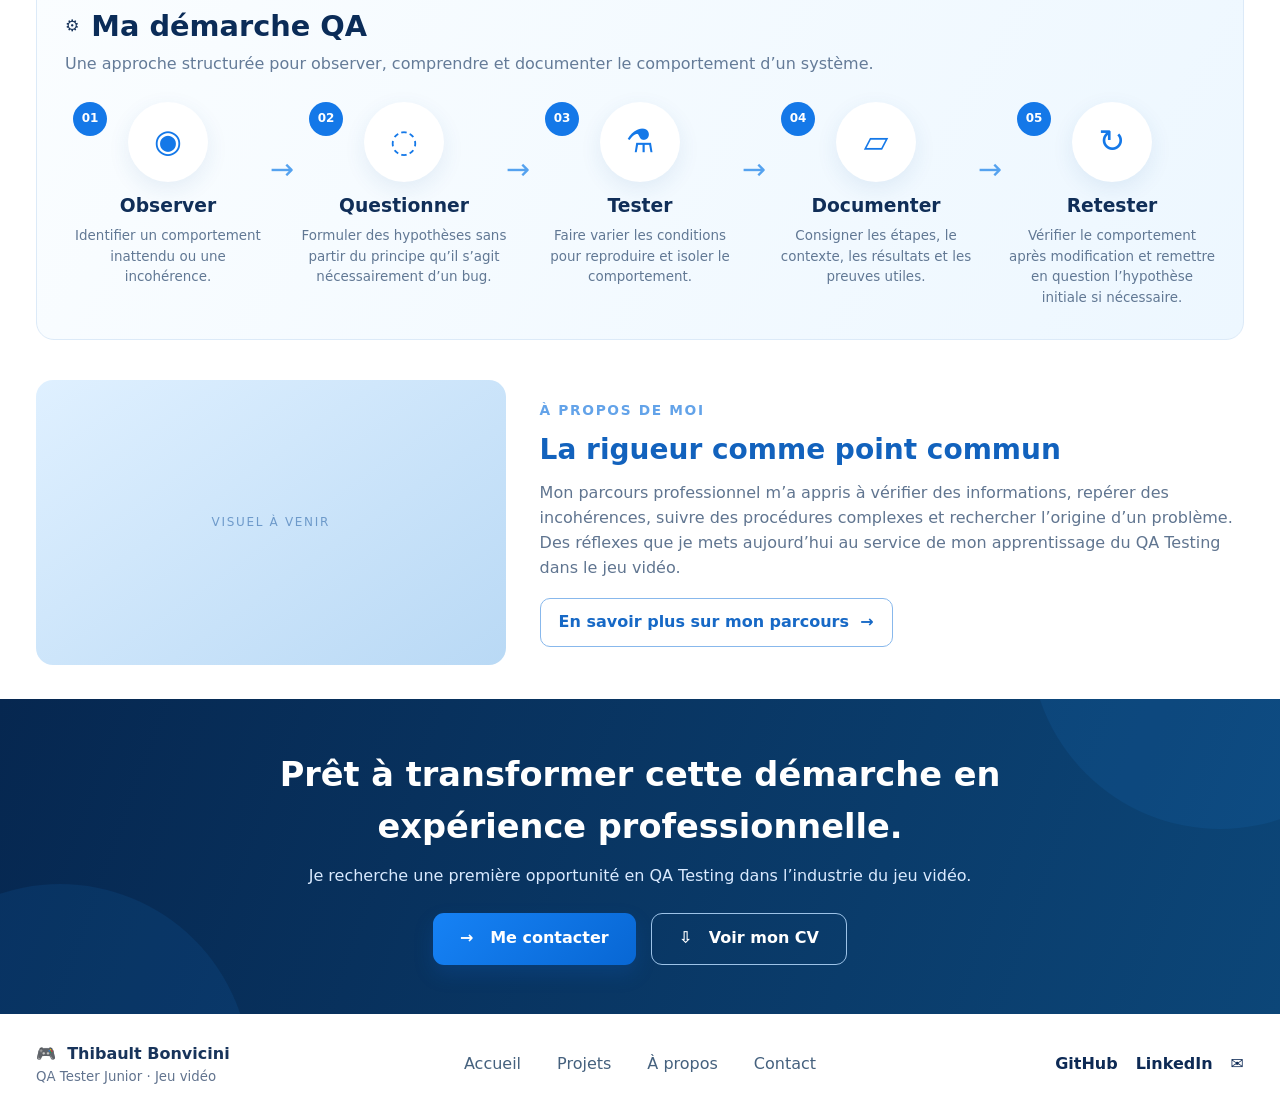
==== commit 77c759ce: "Refine V3 proportions and restore Android project fact" ====
--- a/index.html
+++ b/index.html
@@ -12,10 +12,10 @@
 .hero{background:linear-gradient(90deg,#fff 0%,#fbfdff 48%,#eaf5ff 100%);overflow:hidden}.hero .wrap{position:relative;min-height:610px;padding-top:74px}.hero-copy{width:55%;position:relative;z-index:2}.kicker,.section-kicker{color:#63a3e9;font-weight:900;letter-spacing:.12em;text-transform:uppercase;font-size:.86rem}.hero h1{font-size:clamp(3.2rem,5vw,5.35rem);line-height:.98;margin:16px 0 8px;letter-spacing:-.035em;color:#092852;text-transform:uppercase}.baseline{font-size:clamp(1.7rem,2.7vw,2.55rem);font-weight:850;color:#1672dd;margin-bottom:19px}.hero p{max-width:720px;font-size:1.05rem;color:#56708f;margin:0}.actions{display:flex;gap:15px;margin-top:29px}.btn{min-height:52px;padding:0 27px;border-radius:11px;display:inline-flex;align-items:center;gap:12px;font-weight:850}.primary{background:linear-gradient(135deg,#1682f5,#0867d4);color:#fff;box-shadow:0 9px 20px rgba(19,108,215,.18)}.secondary{background:#fff;border:1px solid #a9c9ec;color:#145cae}
 .hero-art{position:absolute;right:-4%;top:0;width:55%;height:100%;background:radial-gradient(circle at 55% 43%,rgba(25,118,233,.18),transparent 25%),linear-gradient(135deg,rgba(255,255,255,.2),rgba(71,151,235,.16));mask-image:linear-gradient(to right,transparent 0,#000 28%);-webkit-mask-image:linear-gradient(to right,transparent 0,#000 28%)}
 .hero-art:after{content:"VISUEL À VENIR";position:absolute;right:16%;top:46%;font-size:.75rem;letter-spacing:.15em;color:#8bb3df;opacity:.45}
-.stats{position:absolute;z-index:3;left:0;bottom:30px;display:grid;grid-template-columns:repeat(3,260px);gap:16px}.stat{height:116px;border:1px solid #d4e6f7;border-radius:14px;background:rgba(255,255,255,.95);display:grid;grid-template-columns:52px 1fr;align-items:center;padding:18px;box-shadow:0 8px 24px rgba(30,78,130,.07)}.ico{font-size:1.8rem;color:#1677e5;text-align:center}.stat strong{display:block;color:#102e58}.stat span{display:block;color:#607590;font-size:.86rem;line-height:1.35}
+.stats{position:absolute;z-index:3;left:0;bottom:18px;display:grid;grid-template-columns:repeat(3,260px);gap:16px}.stat{height:116px;border:1px solid #d4e6f7;border-radius:14px;background:rgba(255,255,255,.95);display:grid;grid-template-columns:52px 1fr;align-items:center;padding:18px;box-shadow:0 8px 24px rgba(30,78,130,.07)}.ico{font-size:1.8rem;color:#1677e5;text-align:center}.stat strong{display:block;color:#102e58}.stat span{display:block;color:#607590;font-size:.86rem;line-height:1.35}
 .projects{padding:48px 0 62px;background:#fff}.section-head{display:flex;justify-content:space-between;align-items:flex-end;margin-bottom:22px}.section-title-line{display:flex;align-items:center;gap:13px}.section-title-line .bigico{color:#1677e5;font-size:1.55rem}.section-head h2{margin:0;color:#0b2b57;font-size:2rem}.section-sub{margin:4px 0 0;color:#6a7d96}.all-projects{color:#1672dd;font-weight:800}
-.projects-grid{display:grid;grid-template-columns:1.18fr .82fr;gap:22px}.outlanders{min-height:430px;border:1px solid var(--line);border-radius:18px;overflow:hidden;position:relative;background:linear-gradient(90deg,#fff 0%,#fff 48%,#e9f4ff 100%)}.outlanders .project-copy{position:relative;z-index:2;width:58%;padding:31px}.project-badge{display:inline-block;background:#ddecff;color:#1370dc;border-radius:8px;padding:5px 10px;font-size:.76rem;font-weight:900}.outlanders h3{font-size:2rem;line-height:1.08;margin:13px 0 8px;text-transform:uppercase;color:#0a2b57}.meta{font-weight:800;color:#153965}.outlanders p{color:#58708e}.fake-art{position:absolute;right:0;top:0;width:54%;height:100%;background:radial-gradient(circle at 60% 40%,rgba(25,118,233,.22),transparent 30%),linear-gradient(145deg,#eef7ff,#cfe5fb);mask-image:linear-gradient(to right,transparent,#000 28%);-webkit-mask-image:linear-gradient(to right,transparent,#000 28%)}.mini-facts{display:flex;gap:9px;margin:21px 0 14px}.fact{border:1px solid #cce1f6;border-radius:10px;background:#fff;padding:10px 13px;font-size:.78rem;font-weight:800}.project-btn{display:inline-flex;background:#1477e6;color:#fff;padding:12px 18px;border-radius:10px;font-weight:850}
-.side-projects{display:grid;grid-template-rows:1fr 1fr;gap:18px}.side-card{min-height:205px;border-radius:17px;overflow:hidden;position:relative;padding:30px;color:#fff;background:linear-gradient(110deg,#09294f,#164e7e)}.side-card:nth-child(2){background:linear-gradient(110deg,#172b49,#6b452d)}.side-card:after{content:"";position:absolute;inset:0;background:radial-gradient(circle at 80% 45%,rgba(96,184,255,.3),transparent 25%)}.side-card>*{position:relative;z-index:2}.side-card h3{font-size:1.55rem;margin:0 0 5px;text-transform:uppercase}.side-card .meta{color:#fff}.side-card p{max-width:78%;font-size:.91rem;color:#edf5ff}.circle-arrow{position:absolute;right:22px;bottom:22px!important;width:46px;height:46px;border-radius:50%;display:grid;place-items:center;background:#1677e5;font-size:1.4rem}
+.projects-grid{display:grid;grid-template-columns:1.18fr .82fr;gap:22px}.outlanders{min-height:385px;border:1px solid var(--line);border-radius:18px;overflow:hidden;position:relative;background:linear-gradient(90deg,#fff 0%,#fff 48%,#e9f4ff 100%)}.outlanders .project-copy{position:relative;z-index:2;width:58%;padding:31px}.project-badge{display:inline-block;background:#ddecff;color:#1370dc;border-radius:8px;padding:5px 10px;font-size:.76rem;font-weight:900}.outlanders h3{font-size:2rem;line-height:1.08;margin:13px 0 8px;text-transform:uppercase;color:#0a2b57}.meta{font-weight:800;color:#153965}.outlanders p{color:#58708e}.fake-art{position:absolute;right:0;top:0;width:54%;height:100%;background:radial-gradient(circle at 60% 40%,rgba(25,118,233,.22),transparent 30%),linear-gradient(145deg,#eef7ff,#cfe5fb);mask-image:linear-gradient(to right,transparent,#000 28%);-webkit-mask-image:linear-gradient(to right,transparent,#000 28%)}.mini-facts{display:flex;gap:9px;margin:21px 0 14px}.fact{border:1px solid #cce1f6;border-radius:10px;background:#fff;padding:10px 13px;font-size:.78rem;font-weight:800}.project-btn{display:inline-flex;background:#1477e6;color:#fff;padding:12px 18px;border-radius:10px;font-weight:850}
+.side-projects{display:grid;grid-template-rows:1fr 1fr;gap:18px}.side-card{min-height:183px;border-radius:17px;overflow:hidden;position:relative;padding:30px;color:#fff;background:linear-gradient(110deg,#09294f,#164e7e)}.side-card:nth-child(2){background:linear-gradient(110deg,#172b49,#6b452d)}.side-card:after{content:"";position:absolute;inset:0;background:radial-gradient(circle at 80% 45%,rgba(96,184,255,.3),transparent 25%)}.side-card>*{position:relative;z-index:2}.side-card h3{font-size:1.55rem;margin:0 0 5px;text-transform:uppercase}.side-card .meta{color:#fff}.side-card p{max-width:78%;font-size:.91rem;color:#edf5ff}.circle-arrow{position:absolute;right:22px;bottom:22px!important;width:46px;height:46px;border-radius:50%;display:grid;place-items:center;background:#1677e5;font-size:1.4rem}
 .process{padding:28px 0 40px;background:#fff}.process-panel{border:1px solid #dceaf8;border-radius:18px;padding:24px 28px 30px;background:linear-gradient(120deg,#fafdff,#edf7ff)}.process-title{display:flex;gap:12px;align-items:center}.process-title h2{margin:0;font-size:1.8rem;color:#0b2c58}.process-panel>p{margin:3px 0 25px;color:#647b98}.steps{display:grid;grid-template-columns:repeat(5,1fr);gap:30px}.step{text-align:center;position:relative}.step:not(:last-child):after{content:"→";position:absolute;right:-23px;top:45px;color:#55a2ef;font-size:1.8rem}.step-num{position:absolute;left:8px;top:0;width:34px;height:34px;border-radius:50%;display:grid;place-items:center;background:#1478e8;color:#fff;font-size:.75rem;font-weight:900}.step-icon{width:80px;height:80px;border-radius:50%;margin:0 auto 9px;background:#fff;display:grid;place-items:center;color:#1478e8;font-size:2rem;box-shadow:0 7px 22px rgba(31,92,151,.09)}.step h3{margin:0 0 6px;color:#102e58}.step p{margin:0;color:#617894;font-size:.84rem}
 .about{padding:0 0 34px;background:#fff}.about-grid{display:grid;grid-template-columns:.8fr 1.2fr;gap:34px;align-items:center}.about-art{height:285px;border-radius:17px;background:linear-gradient(145deg,#dff0ff,#b9d9f5);position:relative;overflow:hidden}.about-art:after{content:"VISUEL À VENIR";position:absolute;inset:0;display:grid;place-items:center;color:#6e9aca;font-size:.75rem;letter-spacing:.14em}.about-copy h2{font-size:1.75rem;margin:5px 0 10px;color:#1262bd}.about-copy p{color:#607590;margin:0 0 18px}.more{display:inline-flex;border:1px solid #88b8ec;border-radius:10px;padding:11px 18px;color:#1769c6;font-weight:800}
 .cta{min-height:315px;background:linear-gradient(110deg,#062750,#0c4678);color:#fff;display:grid;place-items:center;text-align:center;position:relative;overflow:hidden}.cta:before,.cta:after{content:"";position:absolute;width:380px;height:380px;border-radius:50%;background:rgba(31,137,235,.1)}.cta:before{left:-130px;bottom:-250px}.cta:after{right:-130px;top:-250px}.cta-inner{position:relative;z-index:2}.cta h2{font-size:2.1rem;max-width:760px;margin:0 auto 11px}.cta p{color:#d9eaff;margin:0 0 24px}.cta .actions{justify-content:center;margin-top:0}.cta .secondary{background:transparent;color:#fff;border-color:#9dc3e8}
@@ -43,7 +43,7 @@
 <section class="projects" id="projets"><div class="wrap">
 <div class="section-head"><div><div class="section-title-line"><span class="bigico">⌁</span><h2>Mes projets</h2></div><p class="section-sub">Des expériences différentes qui illustrent mon parcours vers le QA Testing et le jeu vidéo.</p></div><a class="all-projects" href="#projets">Voir tous les projets &nbsp;→</a></div>
 <div class="projects-grid">
-<article class="outlanders"><div class="fake-art"></div><div class="project-copy"><span class="project-badge">PROJET PRINCIPAL</span><h3>Monster Hunter<br>Outlanders</h3><div class="meta">QA · Bêta-test · 2026</div><p>Participation à la troisième bêta fermée de Monster Hunter Outlanders avec une approche orientée QA : exploration des systèmes, reproduction et analyse d’anomalies, documentation des résultats et retests.</p><div class="mini-facts"><span class="fact">9 rapports documentés</span><span class="fact">5 études de cas présentées</span></div><a class="project-btn" href="projets/outlanders.html">Découvrir le projet QA &nbsp;→</a></div></article>
+<article class="outlanders"><div class="fake-art"></div><div class="project-copy"><span class="project-badge">PROJET PRINCIPAL</span><h3>Monster Hunter<br>Outlanders</h3><div class="meta">QA · Bêta-test · 2026</div><p>Participation à la troisième bêta fermée de Monster Hunter Outlanders avec une approche orientée QA : exploration des systèmes, reproduction et analyse d’anomalies, documentation des résultats et retests.</p><div class="mini-facts"><span class="fact">9 rapports documentés</span><span class="fact">5 études de cas présentées</span><span class="fact">Android</span></div><a class="project-btn" href="projets/outlanders.html">Découvrir le projet QA &nbsp;→</a></div></article>
 <div class="side-projects"><article class="side-card"><h3>Blob in the Dark</h3><div class="meta">Game Design · Unity · Projet personnel</div><p>Conception d’un jeu mobile 2.5D mêlant exploration, lumière et observation de l’environnement. Un projet personnel développé avec Unity pour mettre en pratique le game design et apprendre progressivement le développement d’un prototype jouable.</p><a class="circle-arrow" href="#">→</a></article>
 <article class="side-card"><h3>La Guilde des Artilleurs</h3><div class="meta">Community · Monster Hunter World · 2018–2019</div><p>Animation et modération d’une communauté de plus de 1 200 membres autour de Monster Hunter World, accompagnée de la création et de l’organisation d’un serveur Discord dédié à l’entraide et à la recherche de groupes.</p><a class="circle-arrow" href="#">→</a></article></div>
 </div></div></section>
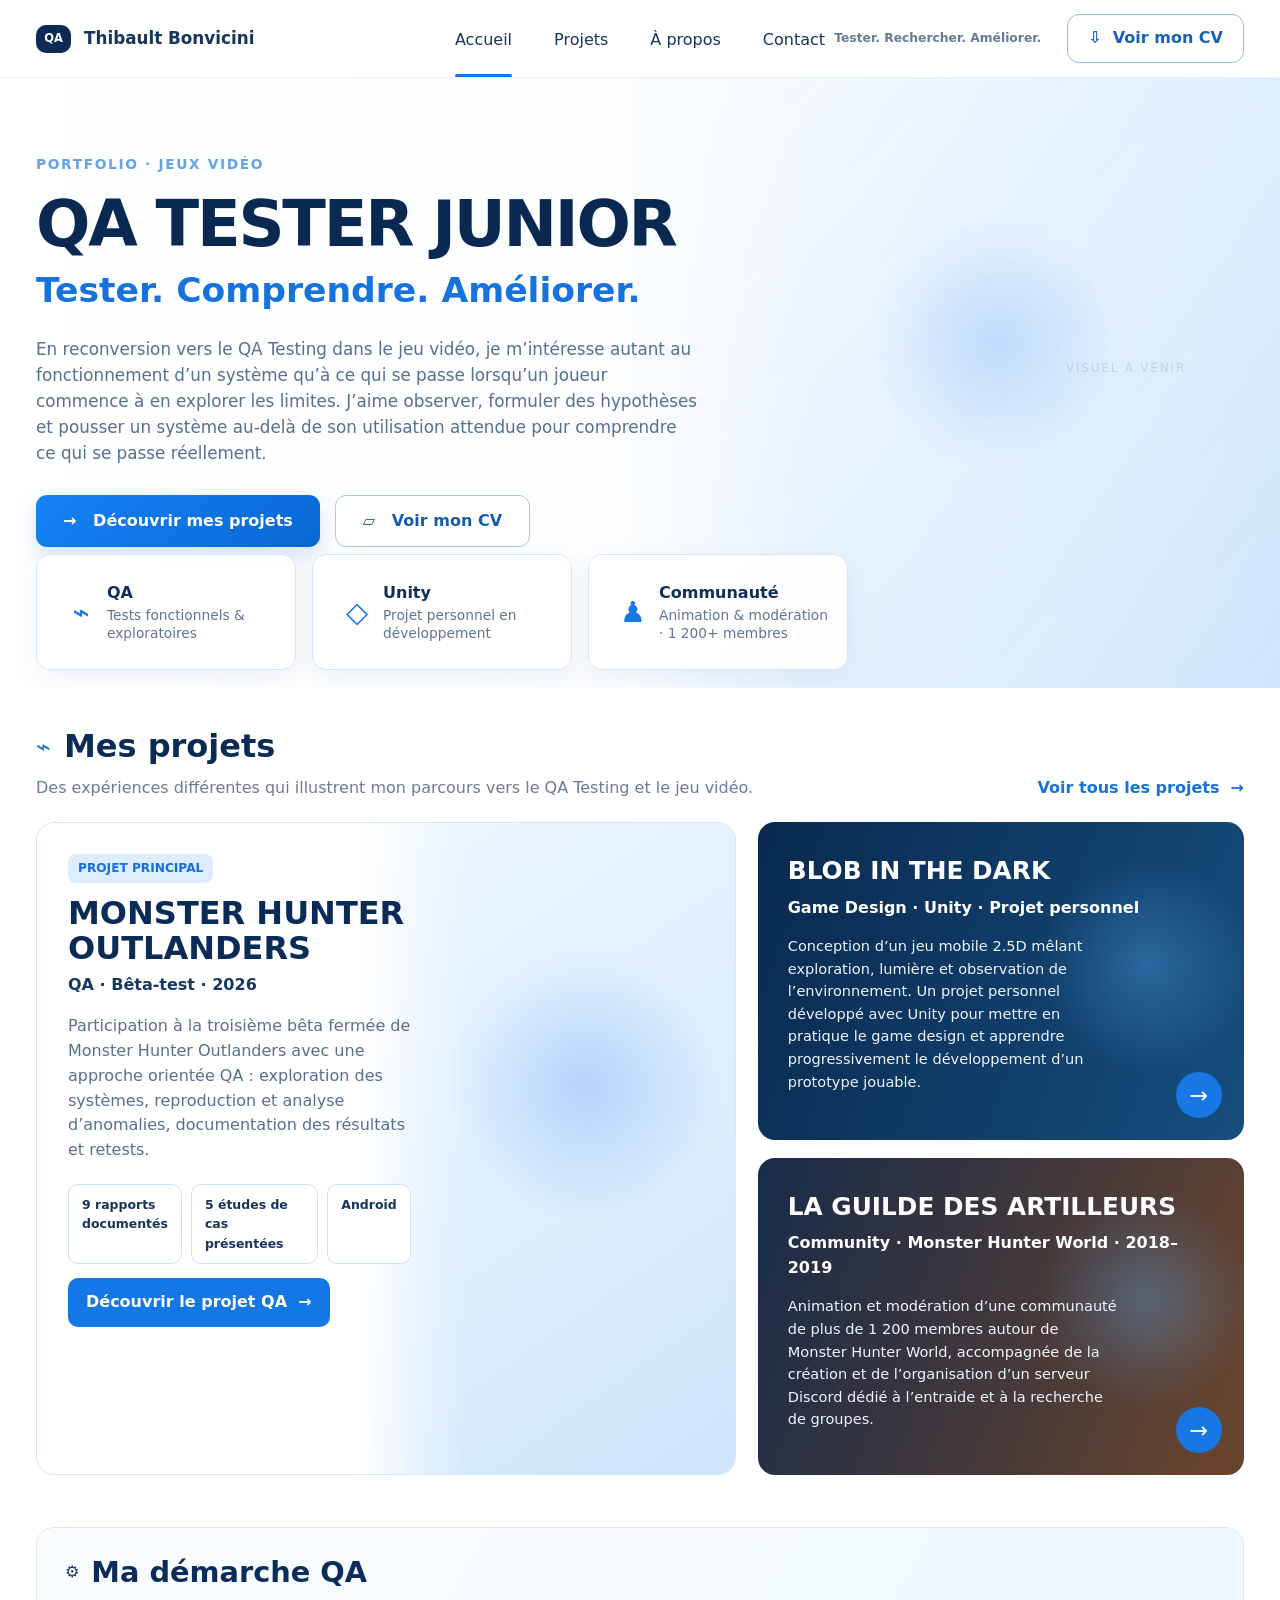
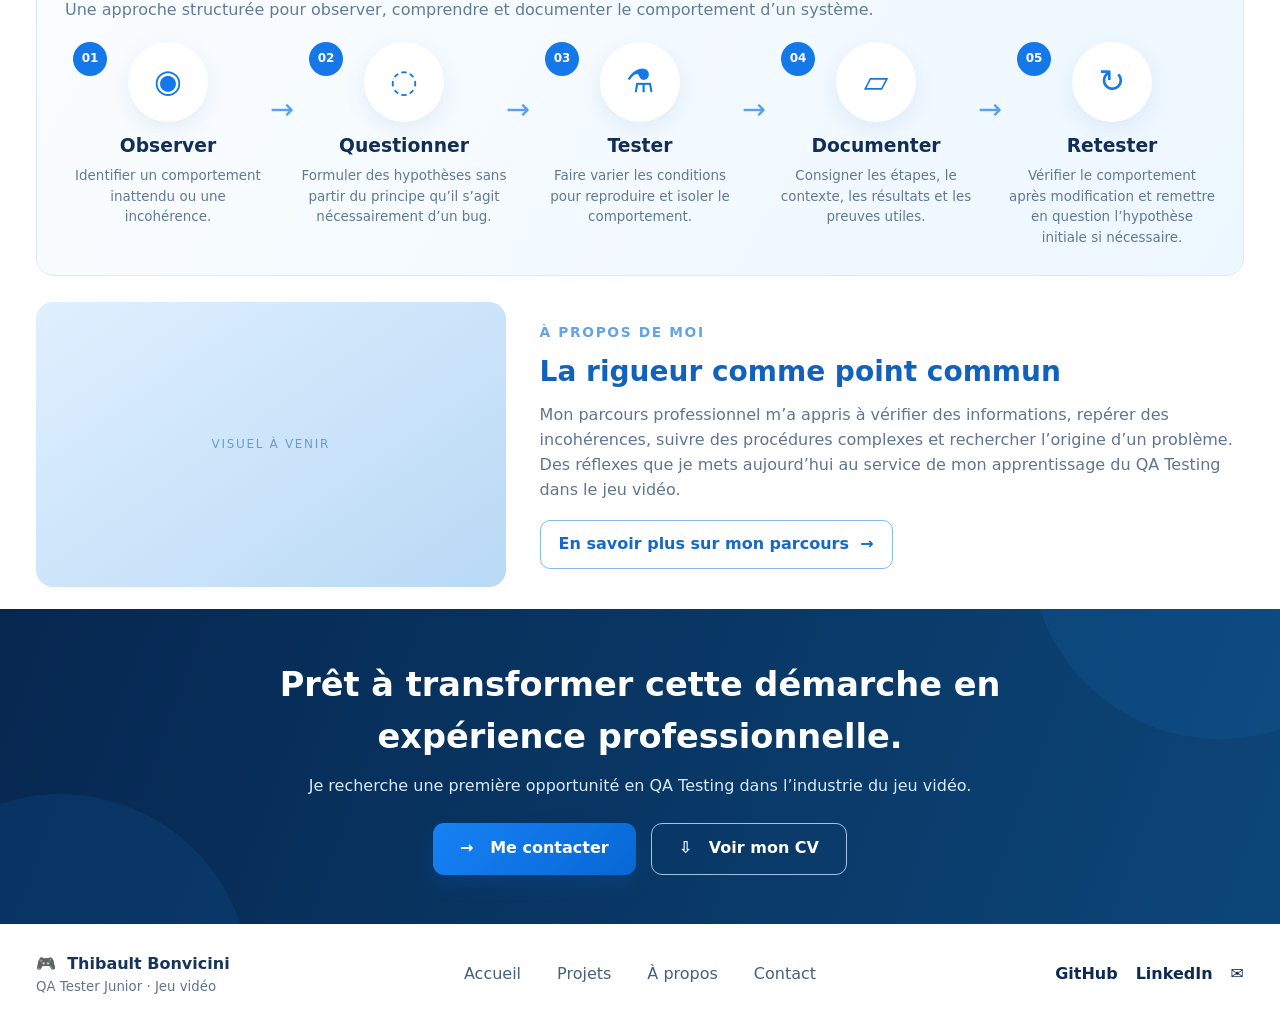
==== commit 5bdba863: "Tighten homepage section spacing to match mockup" ====
--- a/index.html
+++ b/index.html
@@ -13,11 +13,11 @@
 .hero-art{position:absolute;right:-4%;top:0;width:55%;height:100%;background:radial-gradient(circle at 55% 43%,rgba(25,118,233,.18),transparent 25%),linear-gradient(135deg,rgba(255,255,255,.2),rgba(71,151,235,.16));mask-image:linear-gradient(to right,transparent 0,#000 28%);-webkit-mask-image:linear-gradient(to right,transparent 0,#000 28%)}
 .hero-art:after{content:"VISUEL À VENIR";position:absolute;right:16%;top:46%;font-size:.75rem;letter-spacing:.15em;color:#8bb3df;opacity:.45}
 .stats{position:absolute;z-index:3;left:0;bottom:18px;display:grid;grid-template-columns:repeat(3,260px);gap:16px}.stat{height:116px;border:1px solid #d4e6f7;border-radius:14px;background:rgba(255,255,255,.95);display:grid;grid-template-columns:52px 1fr;align-items:center;padding:18px;box-shadow:0 8px 24px rgba(30,78,130,.07)}.ico{font-size:1.8rem;color:#1677e5;text-align:center}.stat strong{display:block;color:#102e58}.stat span{display:block;color:#607590;font-size:.86rem;line-height:1.35}
-.projects{padding:48px 0 62px;background:#fff}.section-head{display:flex;justify-content:space-between;align-items:flex-end;margin-bottom:22px}.section-title-line{display:flex;align-items:center;gap:13px}.section-title-line .bigico{color:#1677e5;font-size:1.55rem}.section-head h2{margin:0;color:#0b2b57;font-size:2rem}.section-sub{margin:4px 0 0;color:#6a7d96}.all-projects{color:#1672dd;font-weight:800}
+.projects{padding:34px 0 38px;background:#fff}.section-head{display:flex;justify-content:space-between;align-items:flex-end;margin-bottom:22px}.section-title-line{display:flex;align-items:center;gap:13px}.section-title-line .bigico{color:#1677e5;font-size:1.55rem}.section-head h2{margin:0;color:#0b2b57;font-size:2rem}.section-sub{margin:4px 0 0;color:#6a7d96}.all-projects{color:#1672dd;font-weight:800}
 .projects-grid{display:grid;grid-template-columns:1.18fr .82fr;gap:22px}.outlanders{min-height:385px;border:1px solid var(--line);border-radius:18px;overflow:hidden;position:relative;background:linear-gradient(90deg,#fff 0%,#fff 48%,#e9f4ff 100%)}.outlanders .project-copy{position:relative;z-index:2;width:58%;padding:31px}.project-badge{display:inline-block;background:#ddecff;color:#1370dc;border-radius:8px;padding:5px 10px;font-size:.76rem;font-weight:900}.outlanders h3{font-size:2rem;line-height:1.08;margin:13px 0 8px;text-transform:uppercase;color:#0a2b57}.meta{font-weight:800;color:#153965}.outlanders p{color:#58708e}.fake-art{position:absolute;right:0;top:0;width:54%;height:100%;background:radial-gradient(circle at 60% 40%,rgba(25,118,233,.22),transparent 30%),linear-gradient(145deg,#eef7ff,#cfe5fb);mask-image:linear-gradient(to right,transparent,#000 28%);-webkit-mask-image:linear-gradient(to right,transparent,#000 28%)}.mini-facts{display:flex;gap:9px;margin:21px 0 14px}.fact{border:1px solid #cce1f6;border-radius:10px;background:#fff;padding:10px 13px;font-size:.78rem;font-weight:800}.project-btn{display:inline-flex;background:#1477e6;color:#fff;padding:12px 18px;border-radius:10px;font-weight:850}
 .side-projects{display:grid;grid-template-rows:1fr 1fr;gap:18px}.side-card{min-height:183px;border-radius:17px;overflow:hidden;position:relative;padding:30px;color:#fff;background:linear-gradient(110deg,#09294f,#164e7e)}.side-card:nth-child(2){background:linear-gradient(110deg,#172b49,#6b452d)}.side-card:after{content:"";position:absolute;inset:0;background:radial-gradient(circle at 80% 45%,rgba(96,184,255,.3),transparent 25%)}.side-card>*{position:relative;z-index:2}.side-card h3{font-size:1.55rem;margin:0 0 5px;text-transform:uppercase}.side-card .meta{color:#fff}.side-card p{max-width:78%;font-size:.91rem;color:#edf5ff}.circle-arrow{position:absolute;right:22px;bottom:22px!important;width:46px;height:46px;border-radius:50%;display:grid;place-items:center;background:#1677e5;font-size:1.4rem}
-.process{padding:28px 0 40px;background:#fff}.process-panel{border:1px solid #dceaf8;border-radius:18px;padding:24px 28px 30px;background:linear-gradient(120deg,#fafdff,#edf7ff)}.process-title{display:flex;gap:12px;align-items:center}.process-title h2{margin:0;font-size:1.8rem;color:#0b2c58}.process-panel>p{margin:3px 0 25px;color:#647b98}.steps{display:grid;grid-template-columns:repeat(5,1fr);gap:30px}.step{text-align:center;position:relative}.step:not(:last-child):after{content:"→";position:absolute;right:-23px;top:45px;color:#55a2ef;font-size:1.8rem}.step-num{position:absolute;left:8px;top:0;width:34px;height:34px;border-radius:50%;display:grid;place-items:center;background:#1478e8;color:#fff;font-size:.75rem;font-weight:900}.step-icon{width:80px;height:80px;border-radius:50%;margin:0 auto 9px;background:#fff;display:grid;place-items:center;color:#1478e8;font-size:2rem;box-shadow:0 7px 22px rgba(31,92,151,.09)}.step h3{margin:0 0 6px;color:#102e58}.step p{margin:0;color:#617894;font-size:.84rem}
-.about{padding:0 0 34px;background:#fff}.about-grid{display:grid;grid-template-columns:.8fr 1.2fr;gap:34px;align-items:center}.about-art{height:285px;border-radius:17px;background:linear-gradient(145deg,#dff0ff,#b9d9f5);position:relative;overflow:hidden}.about-art:after{content:"VISUEL À VENIR";position:absolute;inset:0;display:grid;place-items:center;color:#6e9aca;font-size:.75rem;letter-spacing:.14em}.about-copy h2{font-size:1.75rem;margin:5px 0 10px;color:#1262bd}.about-copy p{color:#607590;margin:0 0 18px}.more{display:inline-flex;border:1px solid #88b8ec;border-radius:10px;padding:11px 18px;color:#1769c6;font-weight:800}
+.process{padding:14px 0 26px;background:#fff}.process-panel{border:1px solid #dceaf8;border-radius:18px;padding:22px 28px 26px;background:linear-gradient(120deg,#fafdff,#edf7ff)}.process-title{display:flex;gap:12px;align-items:center}.process-title h2{margin:0;font-size:1.8rem;color:#0b2c58}.process-panel>p{margin:3px 0 19px;color:#647b98}.steps{display:grid;grid-template-columns:repeat(5,1fr);gap:30px}.step{text-align:center;position:relative}.step:not(:last-child):after{content:"→";position:absolute;right:-23px;top:45px;color:#55a2ef;font-size:1.8rem}.step-num{position:absolute;left:8px;top:0;width:34px;height:34px;border-radius:50%;display:grid;place-items:center;background:#1478e8;color:#fff;font-size:.75rem;font-weight:900}.step-icon{width:80px;height:80px;border-radius:50%;margin:0 auto 9px;background:#fff;display:grid;place-items:center;color:#1478e8;font-size:2rem;box-shadow:0 7px 22px rgba(31,92,151,.09)}.step h3{margin:0 0 6px;color:#102e58}.step p{margin:0;color:#617894;font-size:.84rem}
+.about{padding:0 0 22px;background:#fff}.about-grid{display:grid;grid-template-columns:.8fr 1.2fr;gap:34px;align-items:center}.about-art{height:285px;border-radius:17px;background:linear-gradient(145deg,#dff0ff,#b9d9f5);position:relative;overflow:hidden}.about-art:after{content:"VISUEL À VENIR";position:absolute;inset:0;display:grid;place-items:center;color:#6e9aca;font-size:.75rem;letter-spacing:.14em}.about-copy h2{font-size:1.75rem;margin:5px 0 10px;color:#1262bd}.about-copy p{color:#607590;margin:0 0 18px}.more{display:inline-flex;border:1px solid #88b8ec;border-radius:10px;padding:11px 18px;color:#1769c6;font-weight:800}
 .cta{min-height:315px;background:linear-gradient(110deg,#062750,#0c4678);color:#fff;display:grid;place-items:center;text-align:center;position:relative;overflow:hidden}.cta:before,.cta:after{content:"";position:absolute;width:380px;height:380px;border-radius:50%;background:rgba(31,137,235,.1)}.cta:before{left:-130px;bottom:-250px}.cta:after{right:-130px;top:-250px}.cta-inner{position:relative;z-index:2}.cta h2{font-size:2.1rem;max-width:760px;margin:0 auto 11px}.cta p{color:#d9eaff;margin:0 0 24px}.cta .actions{justify-content:center;margin-top:0}.cta .secondary{background:transparent;color:#fff;border-color:#9dc3e8}
 footer{background:#fff;padding:28px 0}.footer-grid{display:grid;grid-template-columns:1fr auto 1fr;align-items:center}.footer-brand small{display:block;color:#61738e}.footer-nav{display:flex;gap:36px;color:#45617e}.social{display:flex;justify-content:flex-end;gap:18px;font-weight:900;color:#0d2a55}
 @media(max-width:980px){.topbar .wrap{grid-template-columns:1fr auto}.nav,.motto{display:none}.hero .wrap{min-height:auto;padding:55px 0}.hero-copy{width:100%}.hero-art{opacity:.35;width:75%}.stats{position:relative;bottom:auto;margin-top:35px;grid-template-columns:1fr}.projects-grid,.about-grid{grid-template-columns:1fr}.steps{grid-template-columns:1fr 1fr}.step:after{display:none}.footer-grid{grid-template-columns:1fr;gap:20px}.footer-nav,.social{justify-content:flex-start}.outlanders .project-copy{width:75%}}
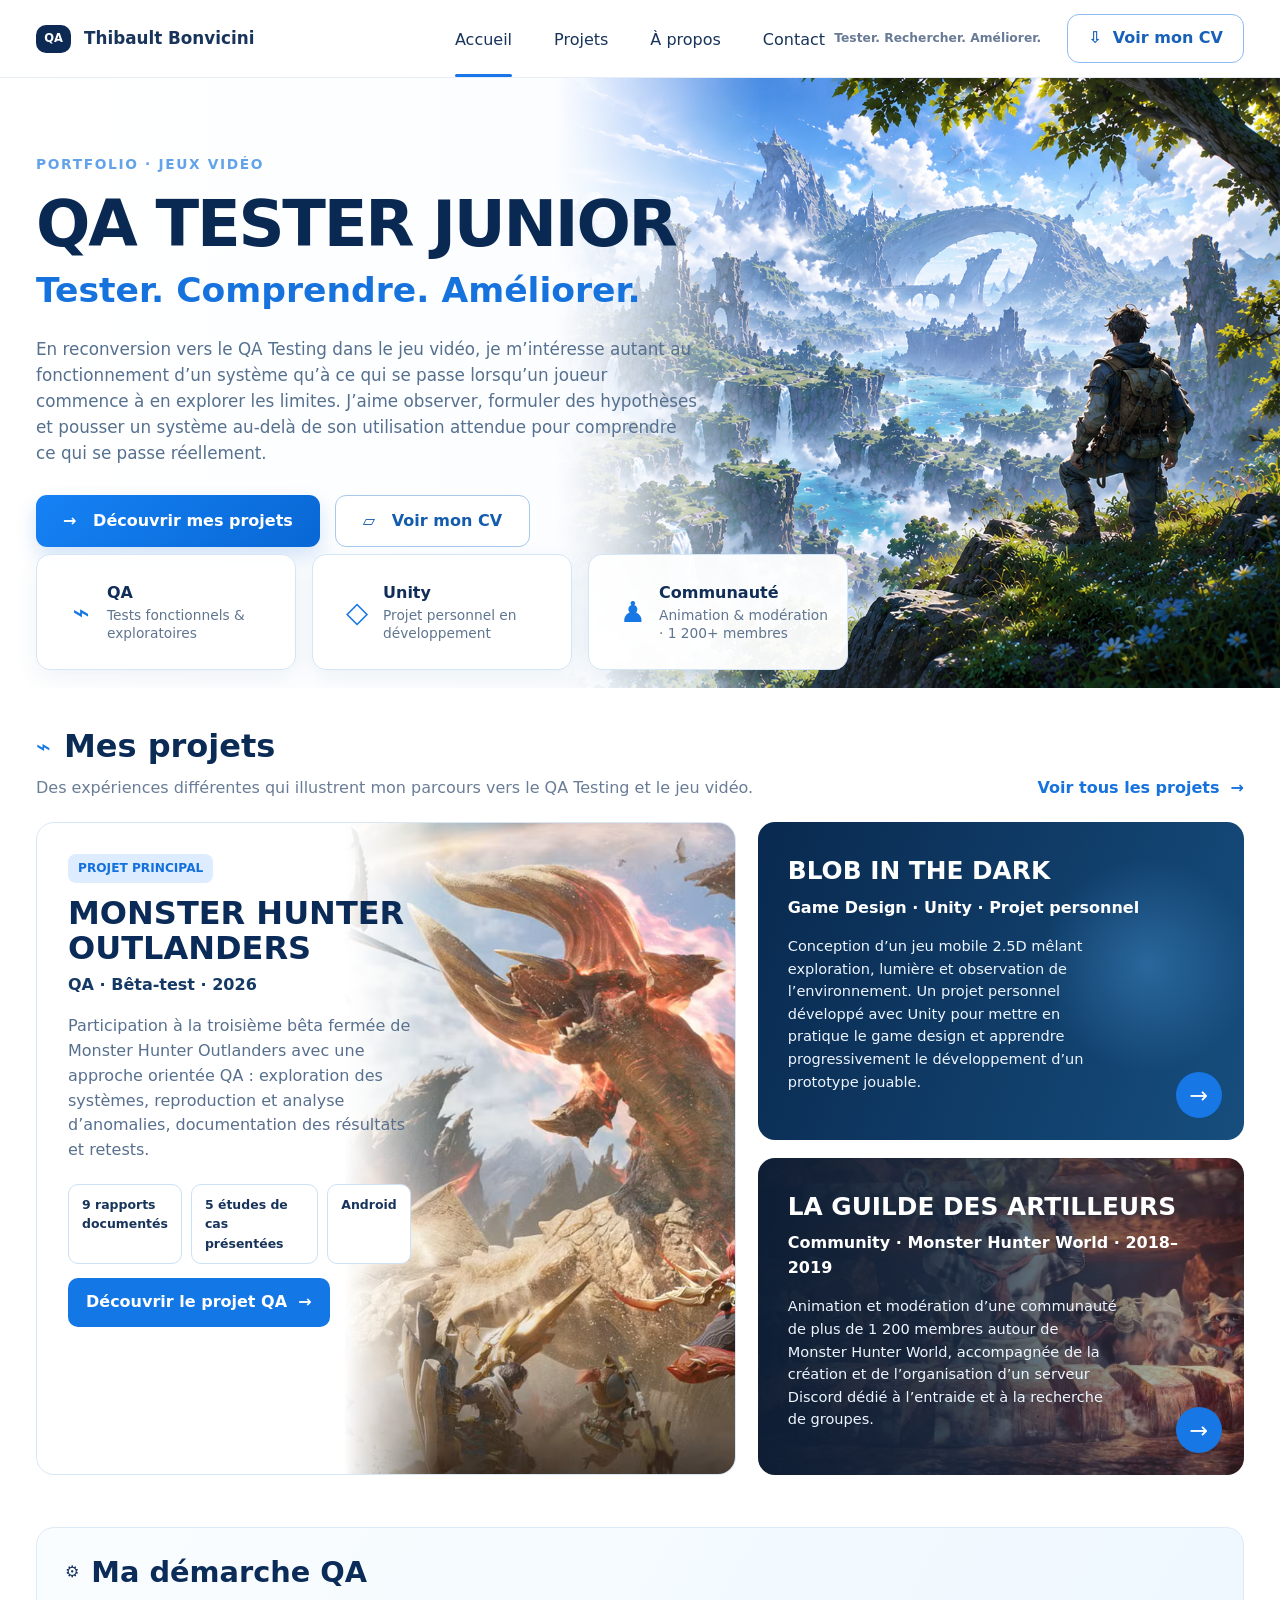
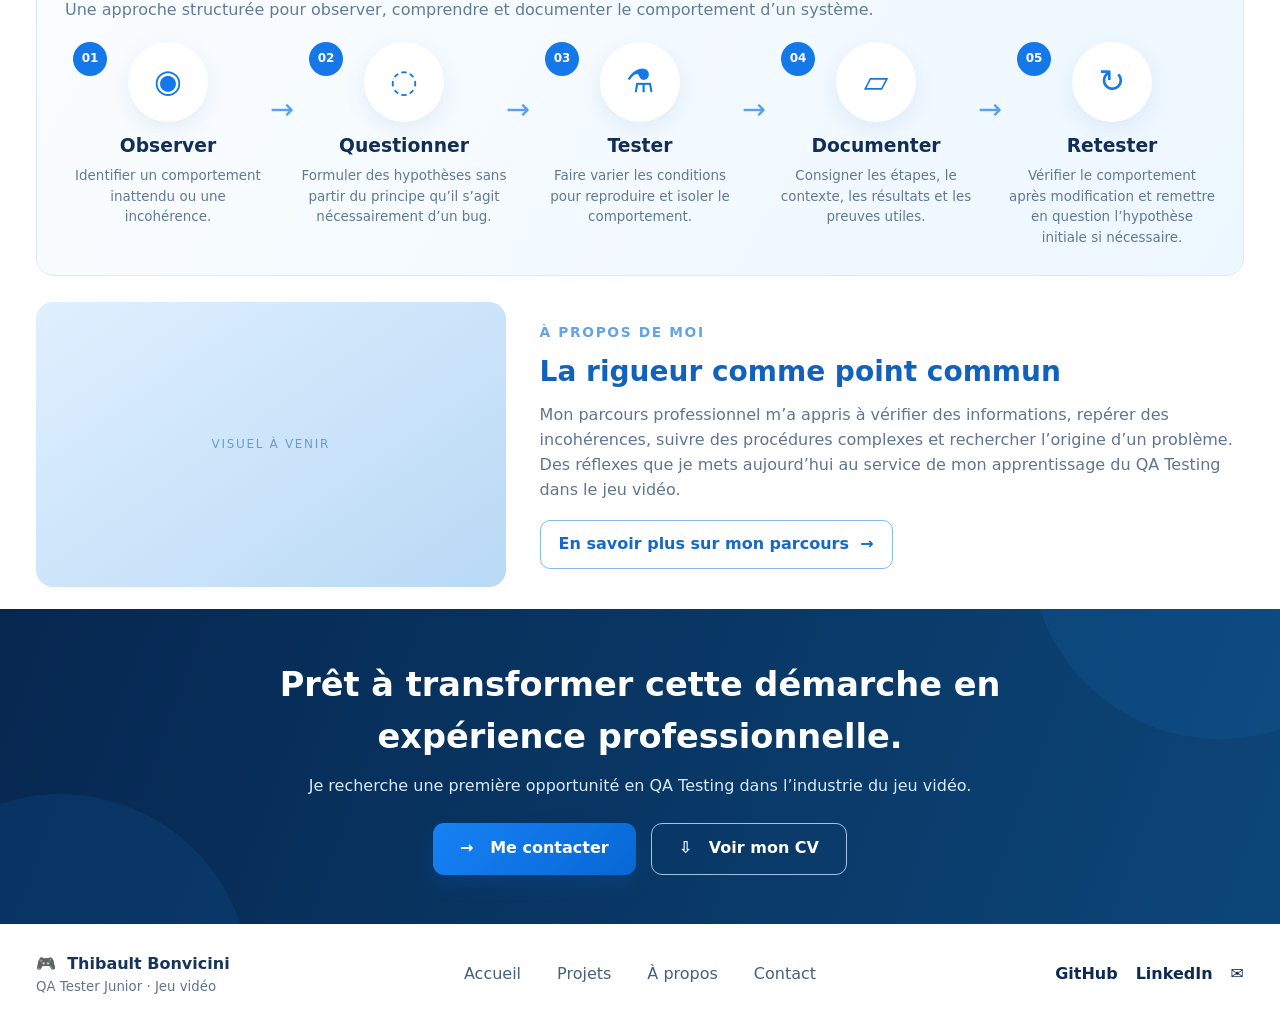
==== commit cbe346c5: "Integrate homepage hero and project visuals" ====
--- a/index.html
+++ b/index.html
@@ -10,12 +10,12 @@
 *{box-sizing:border-box}html{scroll-behavior:smooth}body{margin:0;font-family:Inter,ui-sans-serif,system-ui,-apple-system,"Segoe UI",sans-serif;color:var(--text);background:#fff;line-height:1.55}a{text-decoration:none;color:inherit}.wrap{width:min(calc(100% - 72px),var(--max));margin:auto}
 .topbar{height:78px;border-bottom:1px solid #e8eef7;background:rgba(255,255,255,.96);position:sticky;top:0;z-index:10}.topbar .wrap{height:100%;display:grid;grid-template-columns:1fr auto 1fr;align-items:center}.brand{display:flex;align-items:center;gap:13px;font-weight:850;font-size:1.05rem}.logo{width:35px;height:28px;border-radius:10px;background:var(--navy);display:grid;place-items:center;color:#fff;font-size:.72rem}.nav{display:flex;gap:42px}.nav a{padding:27px 0 24px;position:relative}.nav .active:after{content:"";position:absolute;bottom:-1px;left:0;right:0;height:3px;background:var(--blue);border-radius:3px}.topright{display:flex;justify-content:flex-end;align-items:center;gap:26px}.motto{font-size:.77rem;font-weight:700;color:#687b96}.cv{border:1px solid #8ebbf0;border-radius:12px;padding:11px 20px;color:#1761ba;font-weight:800;background:#fff}
 .hero{background:linear-gradient(90deg,#fff 0%,#fbfdff 48%,#eaf5ff 100%);overflow:hidden}.hero .wrap{position:relative;min-height:610px;padding-top:74px}.hero-copy{width:55%;position:relative;z-index:2}.kicker,.section-kicker{color:#63a3e9;font-weight:900;letter-spacing:.12em;text-transform:uppercase;font-size:.86rem}.hero h1{font-size:clamp(3.2rem,5vw,5.35rem);line-height:.98;margin:16px 0 8px;letter-spacing:-.035em;color:#092852;text-transform:uppercase}.baseline{font-size:clamp(1.7rem,2.7vw,2.55rem);font-weight:850;color:#1672dd;margin-bottom:19px}.hero p{max-width:720px;font-size:1.05rem;color:#56708f;margin:0}.actions{display:flex;gap:15px;margin-top:29px}.btn{min-height:52px;padding:0 27px;border-radius:11px;display:inline-flex;align-items:center;gap:12px;font-weight:850}.primary{background:linear-gradient(135deg,#1682f5,#0867d4);color:#fff;box-shadow:0 9px 20px rgba(19,108,215,.18)}.secondary{background:#fff;border:1px solid #a9c9ec;color:#145cae}
-.hero-art{position:absolute;right:-4%;top:0;width:55%;height:100%;background:radial-gradient(circle at 55% 43%,rgba(25,118,233,.18),transparent 25%),linear-gradient(135deg,rgba(255,255,255,.2),rgba(71,151,235,.16));mask-image:linear-gradient(to right,transparent 0,#000 28%);-webkit-mask-image:linear-gradient(to right,transparent 0,#000 28%)}
-.hero-art:after{content:"VISUEL À VENIR";position:absolute;right:16%;top:46%;font-size:.75rem;letter-spacing:.15em;color:#8bb3df;opacity:.45}
+.hero-art{position:absolute;right:-4%;top:0;width:61%;height:100%;background-image:url('assets/images/portfolio-accueil.png');background-size:cover;background-position:center right;mask-image:linear-gradient(to right,transparent 0,#000 28%);-webkit-mask-image:linear-gradient(to right,transparent 0,#000 28%)}
+.hero-art:after{content:"";position:absolute;inset:0;background:linear-gradient(90deg,rgba(255,255,255,.2),transparent 34%)}
 .stats{position:absolute;z-index:3;left:0;bottom:18px;display:grid;grid-template-columns:repeat(3,260px);gap:16px}.stat{height:116px;border:1px solid #d4e6f7;border-radius:14px;background:rgba(255,255,255,.95);display:grid;grid-template-columns:52px 1fr;align-items:center;padding:18px;box-shadow:0 8px 24px rgba(30,78,130,.07)}.ico{font-size:1.8rem;color:#1677e5;text-align:center}.stat strong{display:block;color:#102e58}.stat span{display:block;color:#607590;font-size:.86rem;line-height:1.35}
 .projects{padding:34px 0 38px;background:#fff}.section-head{display:flex;justify-content:space-between;align-items:flex-end;margin-bottom:22px}.section-title-line{display:flex;align-items:center;gap:13px}.section-title-line .bigico{color:#1677e5;font-size:1.55rem}.section-head h2{margin:0;color:#0b2b57;font-size:2rem}.section-sub{margin:4px 0 0;color:#6a7d96}.all-projects{color:#1672dd;font-weight:800}
-.projects-grid{display:grid;grid-template-columns:1.18fr .82fr;gap:22px}.outlanders{min-height:385px;border:1px solid var(--line);border-radius:18px;overflow:hidden;position:relative;background:linear-gradient(90deg,#fff 0%,#fff 48%,#e9f4ff 100%)}.outlanders .project-copy{position:relative;z-index:2;width:58%;padding:31px}.project-badge{display:inline-block;background:#ddecff;color:#1370dc;border-radius:8px;padding:5px 10px;font-size:.76rem;font-weight:900}.outlanders h3{font-size:2rem;line-height:1.08;margin:13px 0 8px;text-transform:uppercase;color:#0a2b57}.meta{font-weight:800;color:#153965}.outlanders p{color:#58708e}.fake-art{position:absolute;right:0;top:0;width:54%;height:100%;background:radial-gradient(circle at 60% 40%,rgba(25,118,233,.22),transparent 30%),linear-gradient(145deg,#eef7ff,#cfe5fb);mask-image:linear-gradient(to right,transparent,#000 28%);-webkit-mask-image:linear-gradient(to right,transparent,#000 28%)}.mini-facts{display:flex;gap:9px;margin:21px 0 14px}.fact{border:1px solid #cce1f6;border-radius:10px;background:#fff;padding:10px 13px;font-size:.78rem;font-weight:800}.project-btn{display:inline-flex;background:#1477e6;color:#fff;padding:12px 18px;border-radius:10px;font-weight:850}
-.side-projects{display:grid;grid-template-rows:1fr 1fr;gap:18px}.side-card{min-height:183px;border-radius:17px;overflow:hidden;position:relative;padding:30px;color:#fff;background:linear-gradient(110deg,#09294f,#164e7e)}.side-card:nth-child(2){background:linear-gradient(110deg,#172b49,#6b452d)}.side-card:after{content:"";position:absolute;inset:0;background:radial-gradient(circle at 80% 45%,rgba(96,184,255,.3),transparent 25%)}.side-card>*{position:relative;z-index:2}.side-card h3{font-size:1.55rem;margin:0 0 5px;text-transform:uppercase}.side-card .meta{color:#fff}.side-card p{max-width:78%;font-size:.91rem;color:#edf5ff}.circle-arrow{position:absolute;right:22px;bottom:22px!important;width:46px;height:46px;border-radius:50%;display:grid;place-items:center;background:#1677e5;font-size:1.4rem}
+.projects-grid{display:grid;grid-template-columns:1.18fr .82fr;gap:22px}.outlanders{min-height:385px;border:1px solid var(--line);border-radius:18px;overflow:hidden;position:relative;background:linear-gradient(90deg,#fff 0%,#fff 48%,#e9f4ff 100%)}.outlanders .project-copy{position:relative;z-index:2;width:58%;padding:31px}.project-badge{display:inline-block;background:#ddecff;color:#1370dc;border-radius:8px;padding:5px 10px;font-size:.76rem;font-weight:900}.outlanders h3{font-size:2rem;line-height:1.08;margin:13px 0 8px;text-transform:uppercase;color:#0a2b57}.meta{font-weight:800;color:#153965}.outlanders p{color:#58708e}.fake-art{position:absolute;right:0;top:0;width:56%;height:100%;background-image:url('assets/images/monster_outlanders_1920x1080_clean.png');background-size:cover;background-position:58% center;mask-image:linear-gradient(to right,transparent 0,#000 25%);-webkit-mask-image:linear-gradient(to right,transparent 0,#000 25%)}.mini-facts{display:flex;gap:9px;margin:21px 0 14px}.fact{border:1px solid #cce1f6;border-radius:10px;background:#fff;padding:10px 13px;font-size:.78rem;font-weight:800}.project-btn{display:inline-flex;background:#1477e6;color:#fff;padding:12px 18px;border-radius:10px;font-weight:850}
+.side-projects{display:grid;grid-template-rows:1fr 1fr;gap:18px}.side-card{min-height:183px;border-radius:17px;overflow:hidden;position:relative;padding:30px;color:#fff;background:linear-gradient(110deg,#09294f,#164e7e)}.side-card:nth-child(2){background-image:linear-gradient(90deg,rgba(13,31,55,.96) 0%,rgba(18,39,63,.82) 43%,rgba(18,39,63,.2) 100%),url('assets/images/Guilde-des-artilleurs.jpeg');background-size:cover;background-position:center 43%}.side-card:after{content:"";position:absolute;inset:0;background:radial-gradient(circle at 80% 45%,rgba(96,184,255,.3),transparent 25%)}.side-card:nth-child(2):after{background:linear-gradient(90deg,rgba(8,25,45,.18),transparent 72%)}.side-card>*{position:relative;z-index:2}.side-card h3{font-size:1.55rem;margin:0 0 5px;text-transform:uppercase}.side-card .meta{color:#fff}.side-card p{max-width:78%;font-size:.91rem;color:#edf5ff}.circle-arrow{position:absolute;right:22px;bottom:22px!important;width:46px;height:46px;border-radius:50%;display:grid;place-items:center;background:#1677e5;font-size:1.4rem}
 .process{padding:14px 0 26px;background:#fff}.process-panel{border:1px solid #dceaf8;border-radius:18px;padding:22px 28px 26px;background:linear-gradient(120deg,#fafdff,#edf7ff)}.process-title{display:flex;gap:12px;align-items:center}.process-title h2{margin:0;font-size:1.8rem;color:#0b2c58}.process-panel>p{margin:3px 0 19px;color:#647b98}.steps{display:grid;grid-template-columns:repeat(5,1fr);gap:30px}.step{text-align:center;position:relative}.step:not(:last-child):after{content:"→";position:absolute;right:-23px;top:45px;color:#55a2ef;font-size:1.8rem}.step-num{position:absolute;left:8px;top:0;width:34px;height:34px;border-radius:50%;display:grid;place-items:center;background:#1478e8;color:#fff;font-size:.75rem;font-weight:900}.step-icon{width:80px;height:80px;border-radius:50%;margin:0 auto 9px;background:#fff;display:grid;place-items:center;color:#1478e8;font-size:2rem;box-shadow:0 7px 22px rgba(31,92,151,.09)}.step h3{margin:0 0 6px;color:#102e58}.step p{margin:0;color:#617894;font-size:.84rem}
 .about{padding:0 0 22px;background:#fff}.about-grid{display:grid;grid-template-columns:.8fr 1.2fr;gap:34px;align-items:center}.about-art{height:285px;border-radius:17px;background:linear-gradient(145deg,#dff0ff,#b9d9f5);position:relative;overflow:hidden}.about-art:after{content:"VISUEL À VENIR";position:absolute;inset:0;display:grid;place-items:center;color:#6e9aca;font-size:.75rem;letter-spacing:.14em}.about-copy h2{font-size:1.75rem;margin:5px 0 10px;color:#1262bd}.about-copy p{color:#607590;margin:0 0 18px}.more{display:inline-flex;border:1px solid #88b8ec;border-radius:10px;padding:11px 18px;color:#1769c6;font-weight:800}
 .cta{min-height:315px;background:linear-gradient(110deg,#062750,#0c4678);color:#fff;display:grid;place-items:center;text-align:center;position:relative;overflow:hidden}.cta:before,.cta:after{content:"";position:absolute;width:380px;height:380px;border-radius:50%;background:rgba(31,137,235,.1)}.cta:before{left:-130px;bottom:-250px}.cta:after{right:-130px;top:-250px}.cta-inner{position:relative;z-index:2}.cta h2{font-size:2.1rem;max-width:760px;margin:0 auto 11px}.cta p{color:#d9eaff;margin:0 0 24px}.cta .actions{justify-content:center;margin-top:0}.cta .secondary{background:transparent;color:#fff;border-color:#9dc3e8}
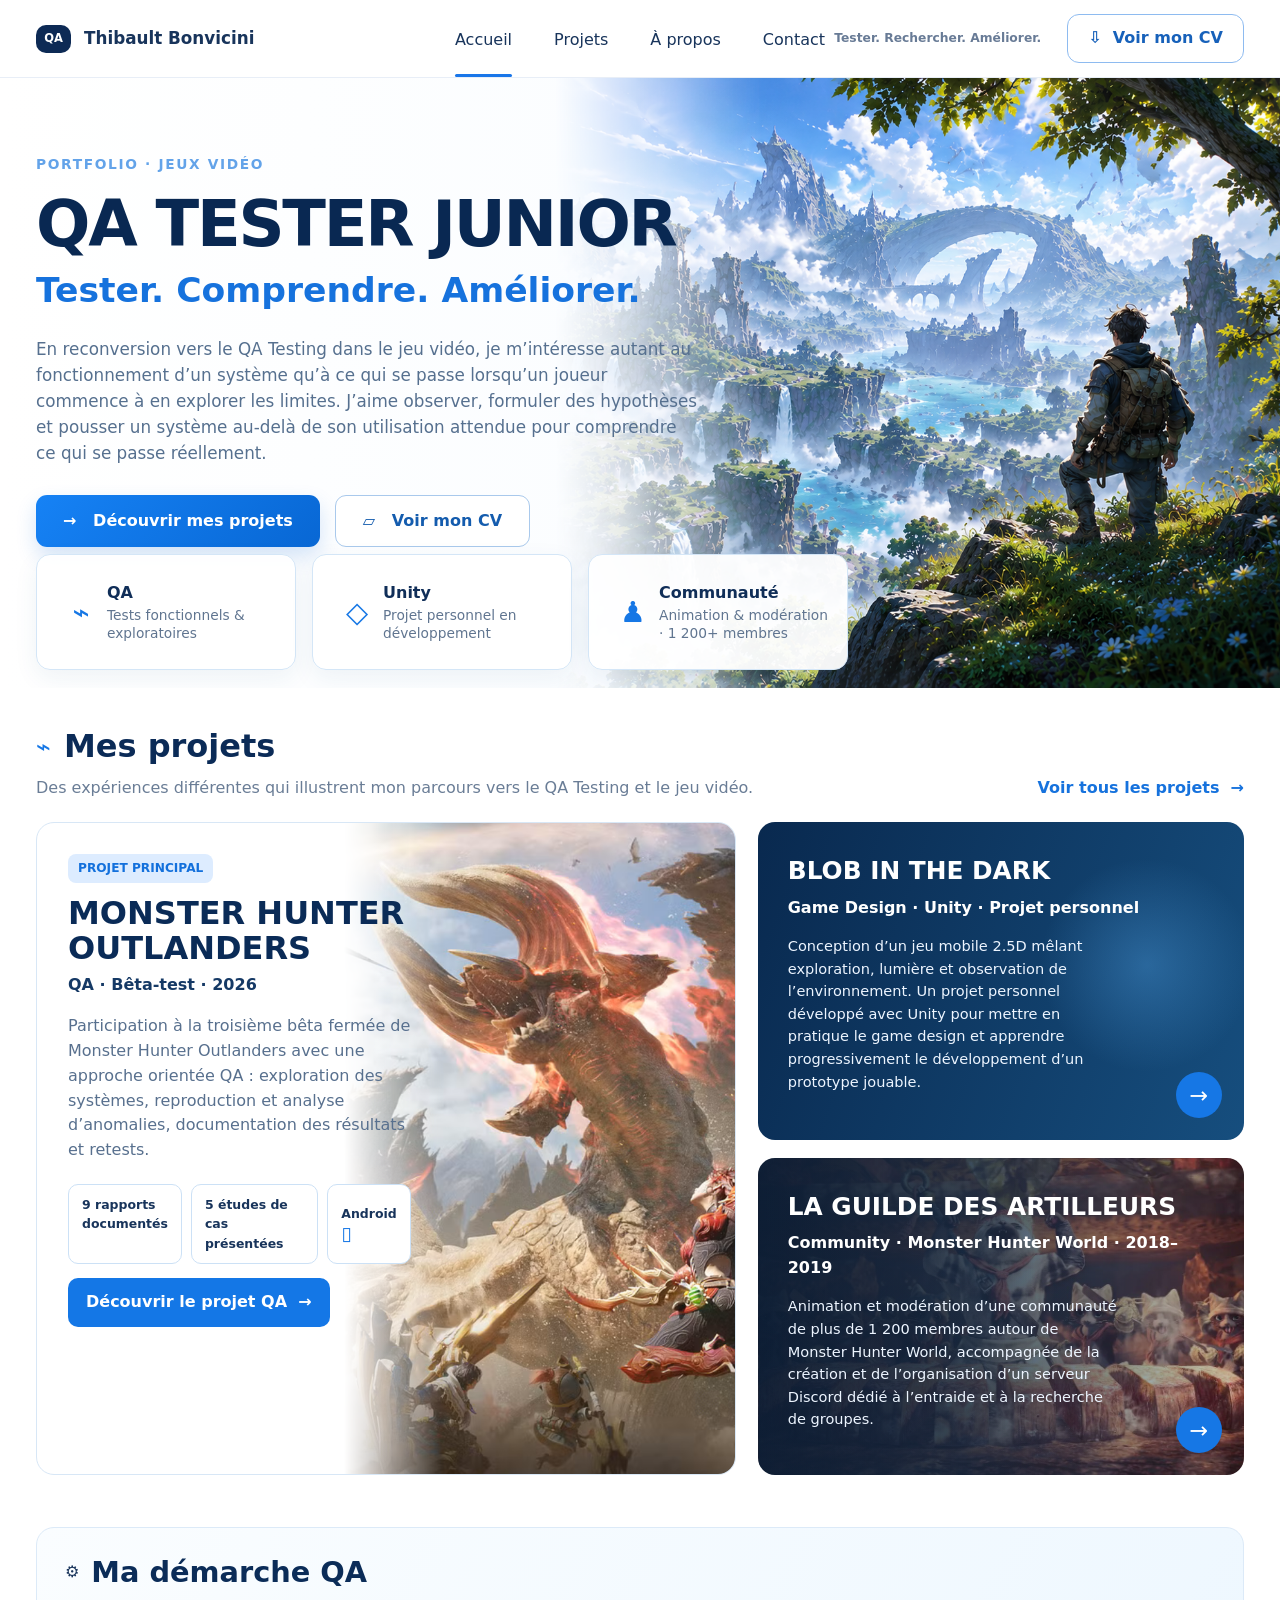
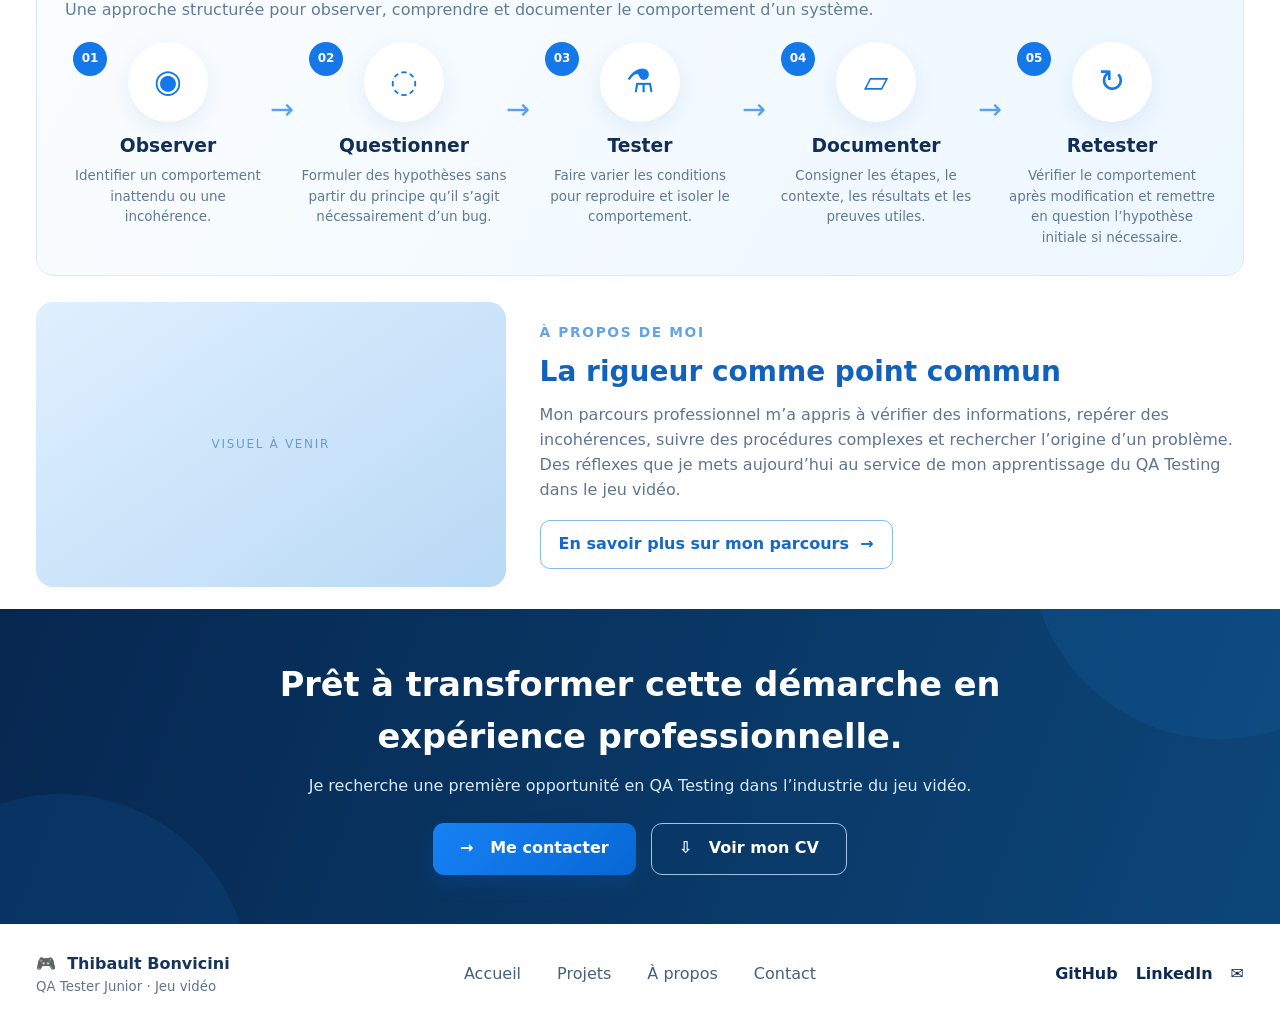
==== commit 13e423a2: "Refine Outlanders crop and Android indicator" ====
--- a/index.html
+++ b/index.html
@@ -14,7 +14,7 @@
 .hero-art:after{content:"";position:absolute;inset:0;background:linear-gradient(90deg,rgba(255,255,255,.2),transparent 34%)}
 .stats{position:absolute;z-index:3;left:0;bottom:18px;display:grid;grid-template-columns:repeat(3,260px);gap:16px}.stat{height:116px;border:1px solid #d4e6f7;border-radius:14px;background:rgba(255,255,255,.95);display:grid;grid-template-columns:52px 1fr;align-items:center;padding:18px;box-shadow:0 8px 24px rgba(30,78,130,.07)}.ico{font-size:1.8rem;color:#1677e5;text-align:center}.stat strong{display:block;color:#102e58}.stat span{display:block;color:#607590;font-size:.86rem;line-height:1.35}
 .projects{padding:34px 0 38px;background:#fff}.section-head{display:flex;justify-content:space-between;align-items:flex-end;margin-bottom:22px}.section-title-line{display:flex;align-items:center;gap:13px}.section-title-line .bigico{color:#1677e5;font-size:1.55rem}.section-head h2{margin:0;color:#0b2b57;font-size:2rem}.section-sub{margin:4px 0 0;color:#6a7d96}.all-projects{color:#1672dd;font-weight:800}
-.projects-grid{display:grid;grid-template-columns:1.18fr .82fr;gap:22px}.outlanders{min-height:385px;border:1px solid var(--line);border-radius:18px;overflow:hidden;position:relative;background:linear-gradient(90deg,#fff 0%,#fff 48%,#e9f4ff 100%)}.outlanders .project-copy{position:relative;z-index:2;width:58%;padding:31px}.project-badge{display:inline-block;background:#ddecff;color:#1370dc;border-radius:8px;padding:5px 10px;font-size:.76rem;font-weight:900}.outlanders h3{font-size:2rem;line-height:1.08;margin:13px 0 8px;text-transform:uppercase;color:#0a2b57}.meta{font-weight:800;color:#153965}.outlanders p{color:#58708e}.fake-art{position:absolute;right:0;top:0;width:56%;height:100%;background-image:url('assets/images/monster_outlanders_1920x1080_clean.png');background-size:cover;background-position:58% center;mask-image:linear-gradient(to right,transparent 0,#000 25%);-webkit-mask-image:linear-gradient(to right,transparent 0,#000 25%)}.mini-facts{display:flex;gap:9px;margin:21px 0 14px}.fact{border:1px solid #cce1f6;border-radius:10px;background:#fff;padding:10px 13px;font-size:.78rem;font-weight:800}.project-btn{display:inline-flex;background:#1477e6;color:#fff;padding:12px 18px;border-radius:10px;font-weight:850}
+.projects-grid{display:grid;grid-template-columns:1.18fr .82fr;gap:22px}.outlanders{min-height:385px;border:1px solid var(--line);border-radius:18px;overflow:hidden;position:relative;background:linear-gradient(90deg,#fff 0%,#fff 48%,#e9f4ff 100%)}.outlanders .project-copy{position:relative;z-index:2;width:58%;padding:31px}.project-badge{display:inline-block;background:#ddecff;color:#1370dc;border-radius:8px;padding:5px 10px;font-size:.76rem;font-weight:900}.outlanders h3{font-size:2rem;line-height:1.08;margin:13px 0 8px;text-transform:uppercase;color:#0a2b57}.meta{font-weight:800;color:#153965}.outlanders p{color:#58708e}.fake-art{position:absolute;right:0;top:0;width:56%;height:100%;background-image:url('assets/images/monster_outlanders_1920x1080_clean.png');background-size:cover;background-position:64% center;mask-image:linear-gradient(to right,transparent 0,#000 25%);-webkit-mask-image:linear-gradient(to right,transparent 0,#000 25%)}.mini-facts{display:flex;gap:9px;margin:21px 0 14px}.fact{border:1px solid #cce1f6;border-radius:10px;background:#fff;padding:10px 13px;font-size:.78rem;font-weight:800}.fact-android{display:flex;flex-direction:column;align-items:flex-start;justify-content:center;gap:2px}.phone-icon{font-size:1.15rem;line-height:1;color:#1677e5}.project-btn{display:inline-flex;background:#1477e6;color:#fff;padding:12px 18px;border-radius:10px;font-weight:850}
 .side-projects{display:grid;grid-template-rows:1fr 1fr;gap:18px}.side-card{min-height:183px;border-radius:17px;overflow:hidden;position:relative;padding:30px;color:#fff;background:linear-gradient(110deg,#09294f,#164e7e)}.side-card:nth-child(2){background-image:linear-gradient(90deg,rgba(13,31,55,.96) 0%,rgba(18,39,63,.82) 43%,rgba(18,39,63,.2) 100%),url('assets/images/Guilde-des-artilleurs.jpeg');background-size:cover;background-position:center 43%}.side-card:after{content:"";position:absolute;inset:0;background:radial-gradient(circle at 80% 45%,rgba(96,184,255,.3),transparent 25%)}.side-card:nth-child(2):after{background:linear-gradient(90deg,rgba(8,25,45,.18),transparent 72%)}.side-card>*{position:relative;z-index:2}.side-card h3{font-size:1.55rem;margin:0 0 5px;text-transform:uppercase}.side-card .meta{color:#fff}.side-card p{max-width:78%;font-size:.91rem;color:#edf5ff}.circle-arrow{position:absolute;right:22px;bottom:22px!important;width:46px;height:46px;border-radius:50%;display:grid;place-items:center;background:#1677e5;font-size:1.4rem}
 .process{padding:14px 0 26px;background:#fff}.process-panel{border:1px solid #dceaf8;border-radius:18px;padding:22px 28px 26px;background:linear-gradient(120deg,#fafdff,#edf7ff)}.process-title{display:flex;gap:12px;align-items:center}.process-title h2{margin:0;font-size:1.8rem;color:#0b2c58}.process-panel>p{margin:3px 0 19px;color:#647b98}.steps{display:grid;grid-template-columns:repeat(5,1fr);gap:30px}.step{text-align:center;position:relative}.step:not(:last-child):after{content:"→";position:absolute;right:-23px;top:45px;color:#55a2ef;font-size:1.8rem}.step-num{position:absolute;left:8px;top:0;width:34px;height:34px;border-radius:50%;display:grid;place-items:center;background:#1478e8;color:#fff;font-size:.75rem;font-weight:900}.step-icon{width:80px;height:80px;border-radius:50%;margin:0 auto 9px;background:#fff;display:grid;place-items:center;color:#1478e8;font-size:2rem;box-shadow:0 7px 22px rgba(31,92,151,.09)}.step h3{margin:0 0 6px;color:#102e58}.step p{margin:0;color:#617894;font-size:.84rem}
 .about{padding:0 0 22px;background:#fff}.about-grid{display:grid;grid-template-columns:.8fr 1.2fr;gap:34px;align-items:center}.about-art{height:285px;border-radius:17px;background:linear-gradient(145deg,#dff0ff,#b9d9f5);position:relative;overflow:hidden}.about-art:after{content:"VISUEL À VENIR";position:absolute;inset:0;display:grid;place-items:center;color:#6e9aca;font-size:.75rem;letter-spacing:.14em}.about-copy h2{font-size:1.75rem;margin:5px 0 10px;color:#1262bd}.about-copy p{color:#607590;margin:0 0 18px}.more{display:inline-flex;border:1px solid #88b8ec;border-radius:10px;padding:11px 18px;color:#1769c6;font-weight:800}
@@ -43,7 +43,7 @@
 <section class="projects" id="projets"><div class="wrap">
 <div class="section-head"><div><div class="section-title-line"><span class="bigico">⌁</span><h2>Mes projets</h2></div><p class="section-sub">Des expériences différentes qui illustrent mon parcours vers le QA Testing et le jeu vidéo.</p></div><a class="all-projects" href="#projets">Voir tous les projets &nbsp;→</a></div>
 <div class="projects-grid">
-<article class="outlanders"><div class="fake-art"></div><div class="project-copy"><span class="project-badge">PROJET PRINCIPAL</span><h3>Monster Hunter<br>Outlanders</h3><div class="meta">QA · Bêta-test · 2026</div><p>Participation à la troisième bêta fermée de Monster Hunter Outlanders avec une approche orientée QA : exploration des systèmes, reproduction et analyse d’anomalies, documentation des résultats et retests.</p><div class="mini-facts"><span class="fact">9 rapports documentés</span><span class="fact">5 études de cas présentées</span><span class="fact">Android</span></div><a class="project-btn" href="projets/outlanders.html">Découvrir le projet QA &nbsp;→</a></div></article>
+<article class="outlanders"><div class="fake-art"></div><div class="project-copy"><span class="project-badge">PROJET PRINCIPAL</span><h3>Monster Hunter<br>Outlanders</h3><div class="meta">QA · Bêta-test · 2026</div><p>Participation à la troisième bêta fermée de Monster Hunter Outlanders avec une approche orientée QA : exploration des systèmes, reproduction et analyse d’anomalies, documentation des résultats et retests.</p><div class="mini-facts"><span class="fact">9 rapports documentés</span><span class="fact">5 études de cas présentées</span><span class="fact fact-android">Android<span class="phone-icon" aria-hidden="true">▯</span></span></div><a class="project-btn" href="projets/outlanders.html">Découvrir le projet QA &nbsp;→</a></div></article>
 <div class="side-projects"><article class="side-card"><h3>Blob in the Dark</h3><div class="meta">Game Design · Unity · Projet personnel</div><p>Conception d’un jeu mobile 2.5D mêlant exploration, lumière et observation de l’environnement. Un projet personnel développé avec Unity pour mettre en pratique le game design et apprendre progressivement le développement d’un prototype jouable.</p><a class="circle-arrow" href="#">→</a></article>
 <article class="side-card"><h3>La Guilde des Artilleurs</h3><div class="meta">Community · Monster Hunter World · 2018–2019</div><p>Animation et modération d’une communauté de plus de 1 200 membres autour de Monster Hunter World, accompagnée de la création et de l’organisation d’un serveur Discord dédié à l’entraide et à la recherche de groupes.</p><a class="circle-arrow" href="#">→</a></article></div>
 </div></div></section>
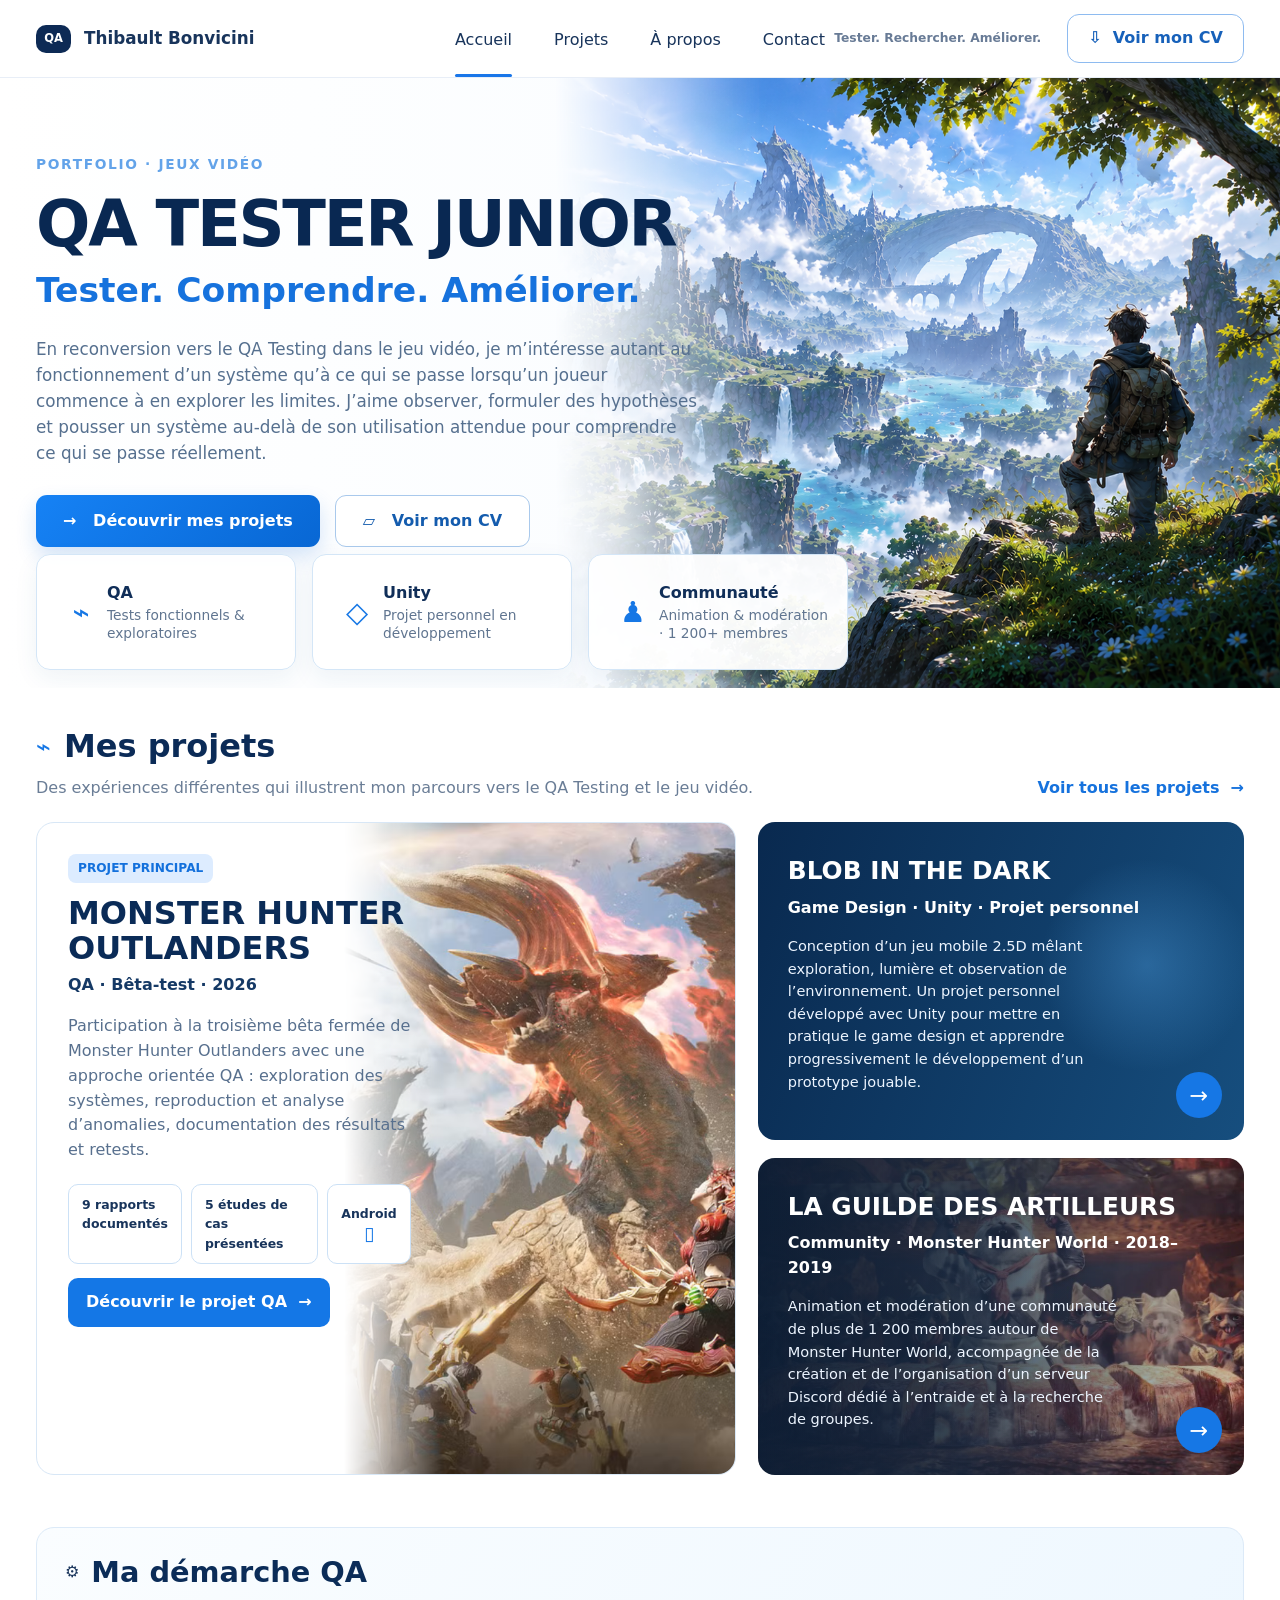
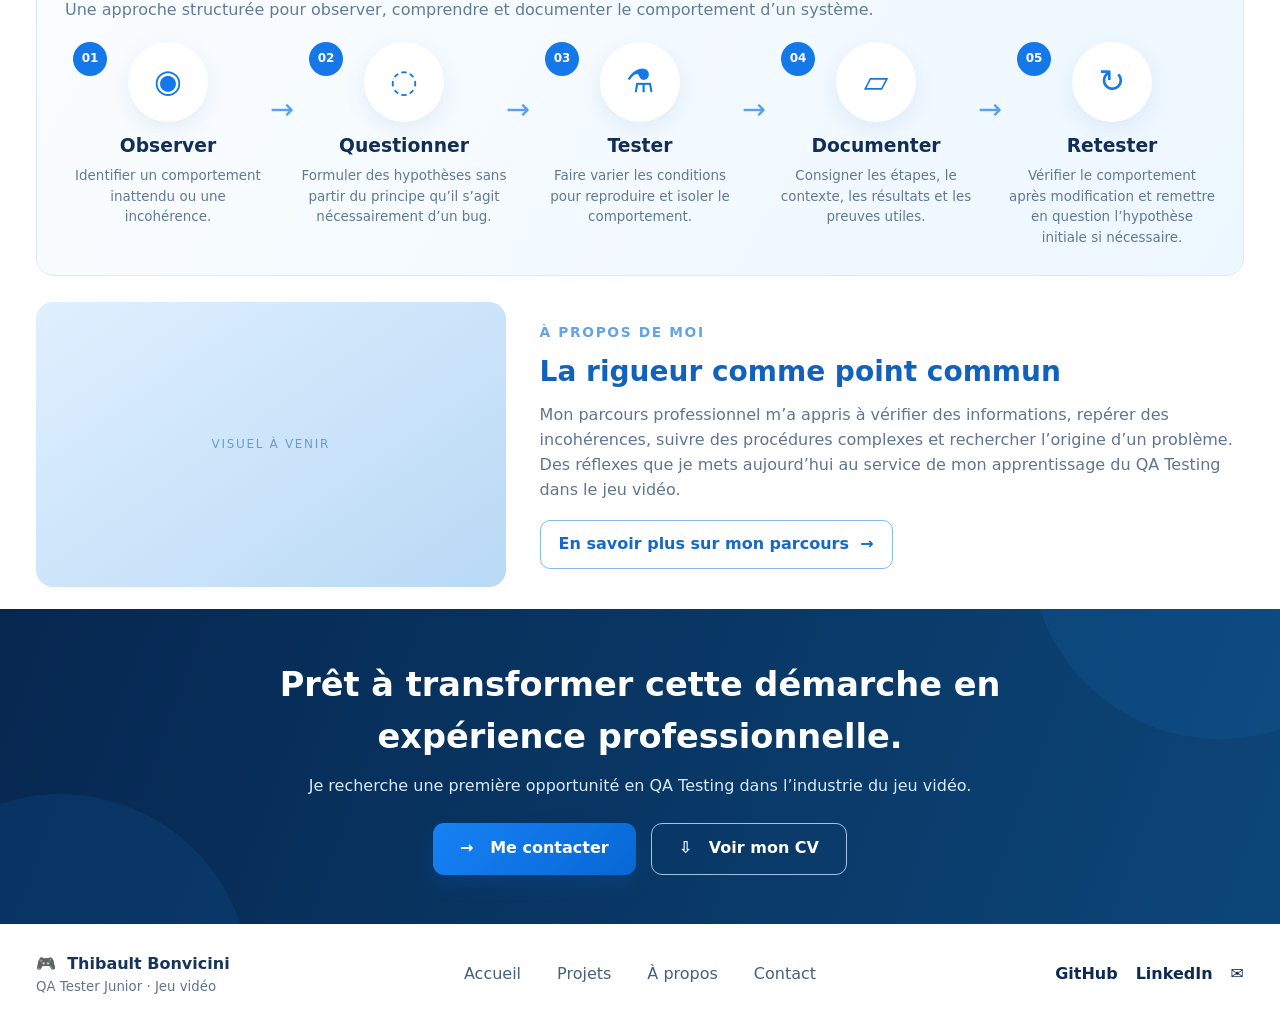
==== commit a0401af2: "Fix Android icon alignment and community member wrapping" ====
--- a/index.html
+++ b/index.html
@@ -12,9 +12,9 @@
 .hero{background:linear-gradient(90deg,#fff 0%,#fbfdff 48%,#eaf5ff 100%);overflow:hidden}.hero .wrap{position:relative;min-height:610px;padding-top:74px}.hero-copy{width:55%;position:relative;z-index:2}.kicker,.section-kicker{color:#63a3e9;font-weight:900;letter-spacing:.12em;text-transform:uppercase;font-size:.86rem}.hero h1{font-size:clamp(3.2rem,5vw,5.35rem);line-height:.98;margin:16px 0 8px;letter-spacing:-.035em;color:#092852;text-transform:uppercase}.baseline{font-size:clamp(1.7rem,2.7vw,2.55rem);font-weight:850;color:#1672dd;margin-bottom:19px}.hero p{max-width:720px;font-size:1.05rem;color:#56708f;margin:0}.actions{display:flex;gap:15px;margin-top:29px}.btn{min-height:52px;padding:0 27px;border-radius:11px;display:inline-flex;align-items:center;gap:12px;font-weight:850}.primary{background:linear-gradient(135deg,#1682f5,#0867d4);color:#fff;box-shadow:0 9px 20px rgba(19,108,215,.18)}.secondary{background:#fff;border:1px solid #a9c9ec;color:#145cae}
 .hero-art{position:absolute;right:-4%;top:0;width:61%;height:100%;background-image:url('assets/images/portfolio-accueil.png');background-size:cover;background-position:center right;mask-image:linear-gradient(to right,transparent 0,#000 28%);-webkit-mask-image:linear-gradient(to right,transparent 0,#000 28%)}
 .hero-art:after{content:"";position:absolute;inset:0;background:linear-gradient(90deg,rgba(255,255,255,.2),transparent 34%)}
-.stats{position:absolute;z-index:3;left:0;bottom:18px;display:grid;grid-template-columns:repeat(3,260px);gap:16px}.stat{height:116px;border:1px solid #d4e6f7;border-radius:14px;background:rgba(255,255,255,.95);display:grid;grid-template-columns:52px 1fr;align-items:center;padding:18px;box-shadow:0 8px 24px rgba(30,78,130,.07)}.ico{font-size:1.8rem;color:#1677e5;text-align:center}.stat strong{display:block;color:#102e58}.stat span{display:block;color:#607590;font-size:.86rem;line-height:1.35}
+.stats{position:absolute;z-index:3;left:0;bottom:18px;display:grid;grid-template-columns:repeat(3,260px);gap:16px}.stat{height:116px;border:1px solid #d4e6f7;border-radius:14px;background:rgba(255,255,255,.95);display:grid;grid-template-columns:52px 1fr;align-items:center;padding:18px;box-shadow:0 8px 24px rgba(30,78,130,.07)}.ico{font-size:1.8rem;color:#1677e5;text-align:center}.stat strong{display:block;color:#102e58}.stat span{display:block;color:#607590;font-size:.86rem;line-height:1.35}.stat .nowrap{display:inline;white-space:nowrap}
 .projects{padding:34px 0 38px;background:#fff}.section-head{display:flex;justify-content:space-between;align-items:flex-end;margin-bottom:22px}.section-title-line{display:flex;align-items:center;gap:13px}.section-title-line .bigico{color:#1677e5;font-size:1.55rem}.section-head h2{margin:0;color:#0b2b57;font-size:2rem}.section-sub{margin:4px 0 0;color:#6a7d96}.all-projects{color:#1672dd;font-weight:800}
-.projects-grid{display:grid;grid-template-columns:1.18fr .82fr;gap:22px}.outlanders{min-height:385px;border:1px solid var(--line);border-radius:18px;overflow:hidden;position:relative;background:linear-gradient(90deg,#fff 0%,#fff 48%,#e9f4ff 100%)}.outlanders .project-copy{position:relative;z-index:2;width:58%;padding:31px}.project-badge{display:inline-block;background:#ddecff;color:#1370dc;border-radius:8px;padding:5px 10px;font-size:.76rem;font-weight:900}.outlanders h3{font-size:2rem;line-height:1.08;margin:13px 0 8px;text-transform:uppercase;color:#0a2b57}.meta{font-weight:800;color:#153965}.outlanders p{color:#58708e}.fake-art{position:absolute;right:0;top:0;width:56%;height:100%;background-image:url('assets/images/monster_outlanders_1920x1080_clean.png');background-size:cover;background-position:64% center;mask-image:linear-gradient(to right,transparent 0,#000 25%);-webkit-mask-image:linear-gradient(to right,transparent 0,#000 25%)}.mini-facts{display:flex;gap:9px;margin:21px 0 14px}.fact{border:1px solid #cce1f6;border-radius:10px;background:#fff;padding:10px 13px;font-size:.78rem;font-weight:800}.fact-android{display:flex;flex-direction:column;align-items:flex-start;justify-content:center;gap:2px}.phone-icon{font-size:1.15rem;line-height:1;color:#1677e5}.project-btn{display:inline-flex;background:#1477e6;color:#fff;padding:12px 18px;border-radius:10px;font-weight:850}
+.projects-grid{display:grid;grid-template-columns:1.18fr .82fr;gap:22px}.outlanders{min-height:385px;border:1px solid var(--line);border-radius:18px;overflow:hidden;position:relative;background:linear-gradient(90deg,#fff 0%,#fff 48%,#e9f4ff 100%)}.outlanders .project-copy{position:relative;z-index:2;width:58%;padding:31px}.project-badge{display:inline-block;background:#ddecff;color:#1370dc;border-radius:8px;padding:5px 10px;font-size:.76rem;font-weight:900}.outlanders h3{font-size:2rem;line-height:1.08;margin:13px 0 8px;text-transform:uppercase;color:#0a2b57}.meta{font-weight:800;color:#153965}.outlanders p{color:#58708e}.fake-art{position:absolute;right:0;top:0;width:56%;height:100%;background-image:url('assets/images/monster_outlanders_1920x1080_clean.png');background-size:cover;background-position:64% center;mask-image:linear-gradient(to right,transparent 0,#000 25%);-webkit-mask-image:linear-gradient(to right,transparent 0,#000 25%)}.mini-facts{display:flex;gap:9px;margin:21px 0 14px}.fact{border:1px solid #cce1f6;border-radius:10px;background:#fff;padding:10px 13px;font-size:.78rem;font-weight:800}.fact-android{display:flex;flex-direction:column;align-items:center;justify-content:center;gap:2px;text-align:center}.phone-icon{font-size:1.15rem;line-height:1;color:#1677e5}.project-btn{display:inline-flex;background:#1477e6;color:#fff;padding:12px 18px;border-radius:10px;font-weight:850}
 .side-projects{display:grid;grid-template-rows:1fr 1fr;gap:18px}.side-card{min-height:183px;border-radius:17px;overflow:hidden;position:relative;padding:30px;color:#fff;background:linear-gradient(110deg,#09294f,#164e7e)}.side-card:nth-child(2){background-image:linear-gradient(90deg,rgba(13,31,55,.96) 0%,rgba(18,39,63,.82) 43%,rgba(18,39,63,.2) 100%),url('assets/images/Guilde-des-artilleurs.jpeg');background-size:cover;background-position:center 43%}.side-card:after{content:"";position:absolute;inset:0;background:radial-gradient(circle at 80% 45%,rgba(96,184,255,.3),transparent 25%)}.side-card:nth-child(2):after{background:linear-gradient(90deg,rgba(8,25,45,.18),transparent 72%)}.side-card>*{position:relative;z-index:2}.side-card h3{font-size:1.55rem;margin:0 0 5px;text-transform:uppercase}.side-card .meta{color:#fff}.side-card p{max-width:78%;font-size:.91rem;color:#edf5ff}.circle-arrow{position:absolute;right:22px;bottom:22px!important;width:46px;height:46px;border-radius:50%;display:grid;place-items:center;background:#1677e5;font-size:1.4rem}
 .process{padding:14px 0 26px;background:#fff}.process-panel{border:1px solid #dceaf8;border-radius:18px;padding:22px 28px 26px;background:linear-gradient(120deg,#fafdff,#edf7ff)}.process-title{display:flex;gap:12px;align-items:center}.process-title h2{margin:0;font-size:1.8rem;color:#0b2c58}.process-panel>p{margin:3px 0 19px;color:#647b98}.steps{display:grid;grid-template-columns:repeat(5,1fr);gap:30px}.step{text-align:center;position:relative}.step:not(:last-child):after{content:"→";position:absolute;right:-23px;top:45px;color:#55a2ef;font-size:1.8rem}.step-num{position:absolute;left:8px;top:0;width:34px;height:34px;border-radius:50%;display:grid;place-items:center;background:#1478e8;color:#fff;font-size:.75rem;font-weight:900}.step-icon{width:80px;height:80px;border-radius:50%;margin:0 auto 9px;background:#fff;display:grid;place-items:center;color:#1478e8;font-size:2rem;box-shadow:0 7px 22px rgba(31,92,151,.09)}.step h3{margin:0 0 6px;color:#102e58}.step p{margin:0;color:#617894;font-size:.84rem}
 .about{padding:0 0 22px;background:#fff}.about-grid{display:grid;grid-template-columns:.8fr 1.2fr;gap:34px;align-items:center}.about-art{height:285px;border-radius:17px;background:linear-gradient(145deg,#dff0ff,#b9d9f5);position:relative;overflow:hidden}.about-art:after{content:"VISUEL À VENIR";position:absolute;inset:0;display:grid;place-items:center;color:#6e9aca;font-size:.75rem;letter-spacing:.14em}.about-copy h2{font-size:1.75rem;margin:5px 0 10px;color:#1262bd}.about-copy p{color:#607590;margin:0 0 18px}.more{display:inline-flex;border:1px solid #88b8ec;border-radius:10px;padding:11px 18px;color:#1769c6;font-weight:800}
@@ -36,7 +36,7 @@
 <div class="hero-copy"><span class="kicker">Portfolio · Jeux vidéo</span><h1>QA Tester Junior</h1><div class="baseline">Tester. Comprendre. Améliorer.</div>
 <p>En reconversion vers le QA Testing dans le jeu vidéo, je m’intéresse autant au fonctionnement d’un système qu’à ce qui se passe lorsqu’un joueur commence à en explorer les limites. J’aime observer, formuler des hypothèses et pousser un système au-delà de son utilisation attendue pour comprendre ce qui se passe réellement.</p>
 <div class="actions"><a class="btn primary" href="#projets">→ &nbsp; Découvrir mes projets</a><a class="btn secondary" href="#">▱ &nbsp; Voir mon CV</a></div></div>
-<div class="stats"><div class="stat"><div class="ico">⌁</div><div><strong>QA</strong><span>Tests fonctionnels &amp; exploratoires</span></div></div><div class="stat"><div class="ico">◇</div><div><strong>Unity</strong><span>Projet personnel en développement</span></div></div><div class="stat"><div class="ico">♟</div><div><strong>Communauté</strong><span>Animation &amp; modération · 1 200+ membres</span></div></div></div>
+<div class="stats"><div class="stat"><div class="ico">⌁</div><div><strong>QA</strong><span>Tests fonctionnels &amp; exploratoires</span></div></div><div class="stat"><div class="ico">◇</div><div><strong>Unity</strong><span>Projet personnel en développement</span></div></div><div class="stat"><div class="ico">♟</div><div><strong>Communauté</strong><span>Animation &amp; modération · <span class="nowrap">1&nbsp;200+ membres</span></span></div></div></div>
 </div></section>
 
 <main>
